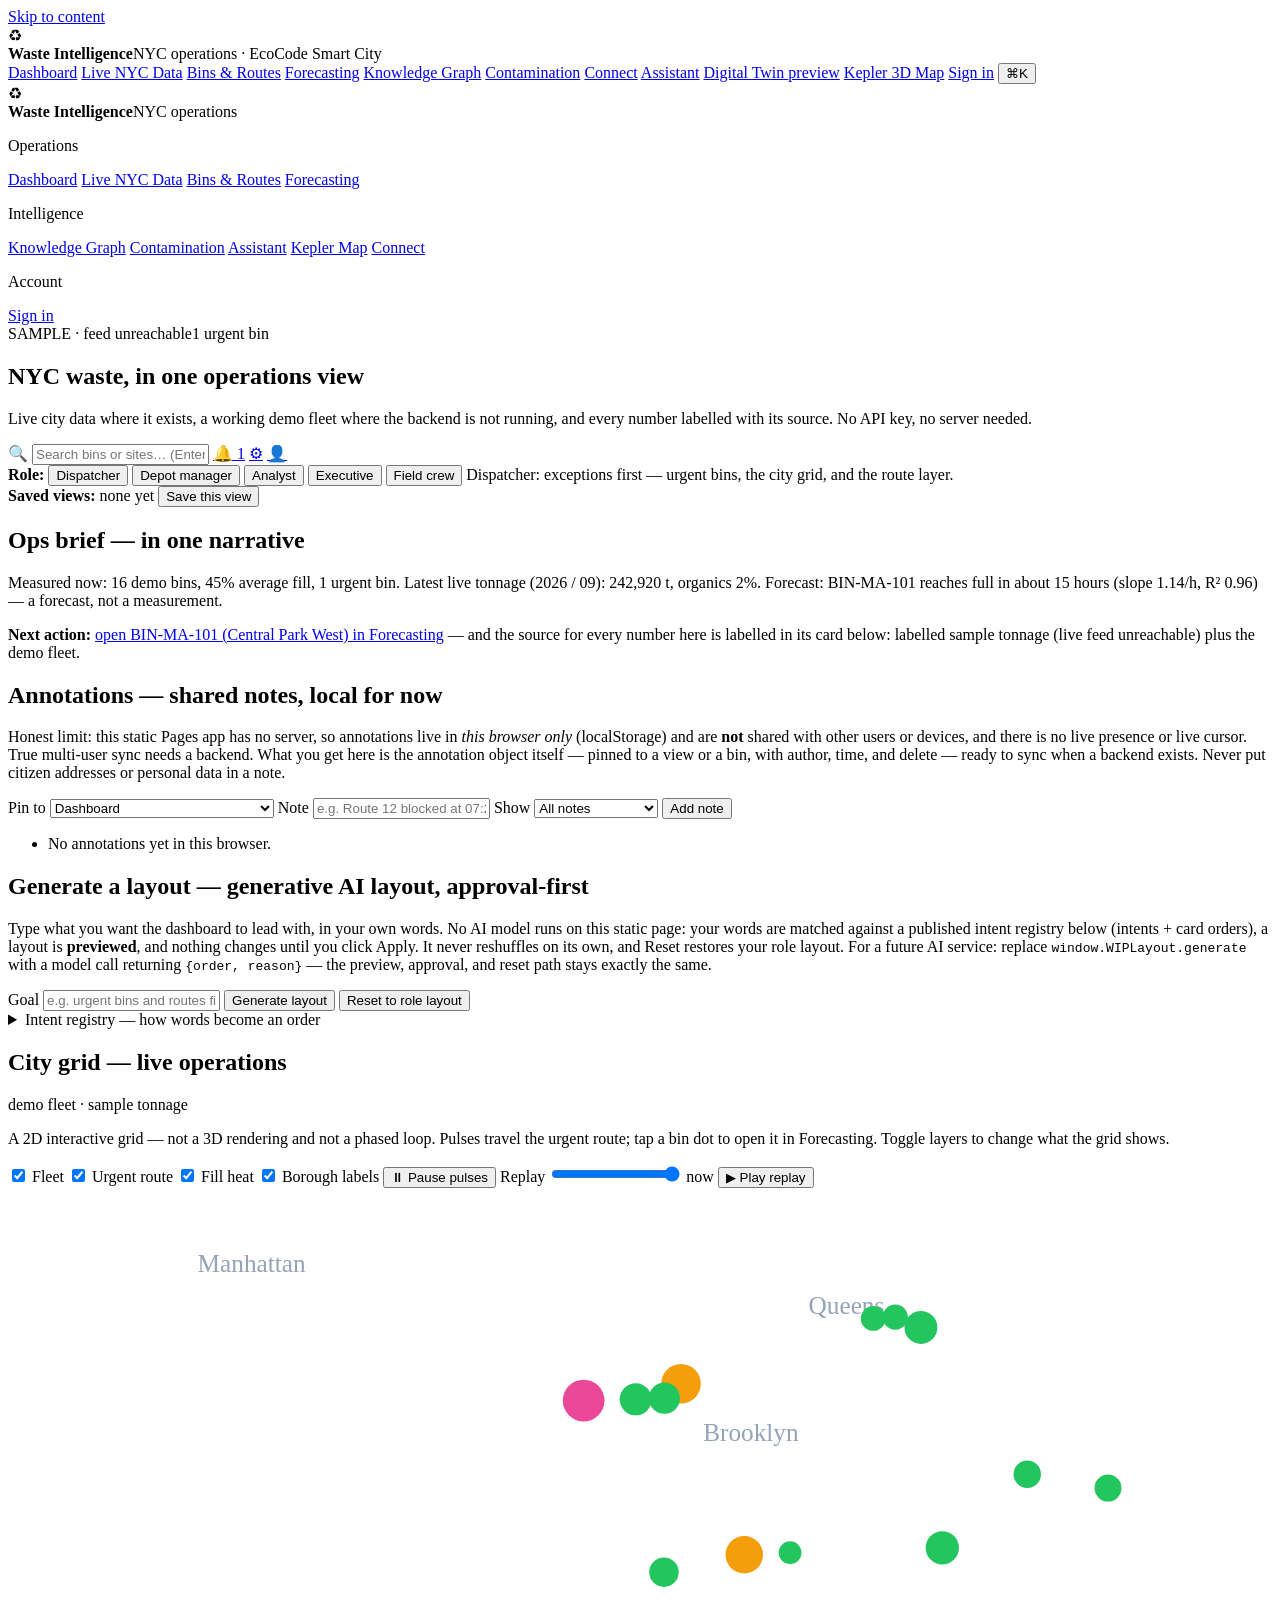
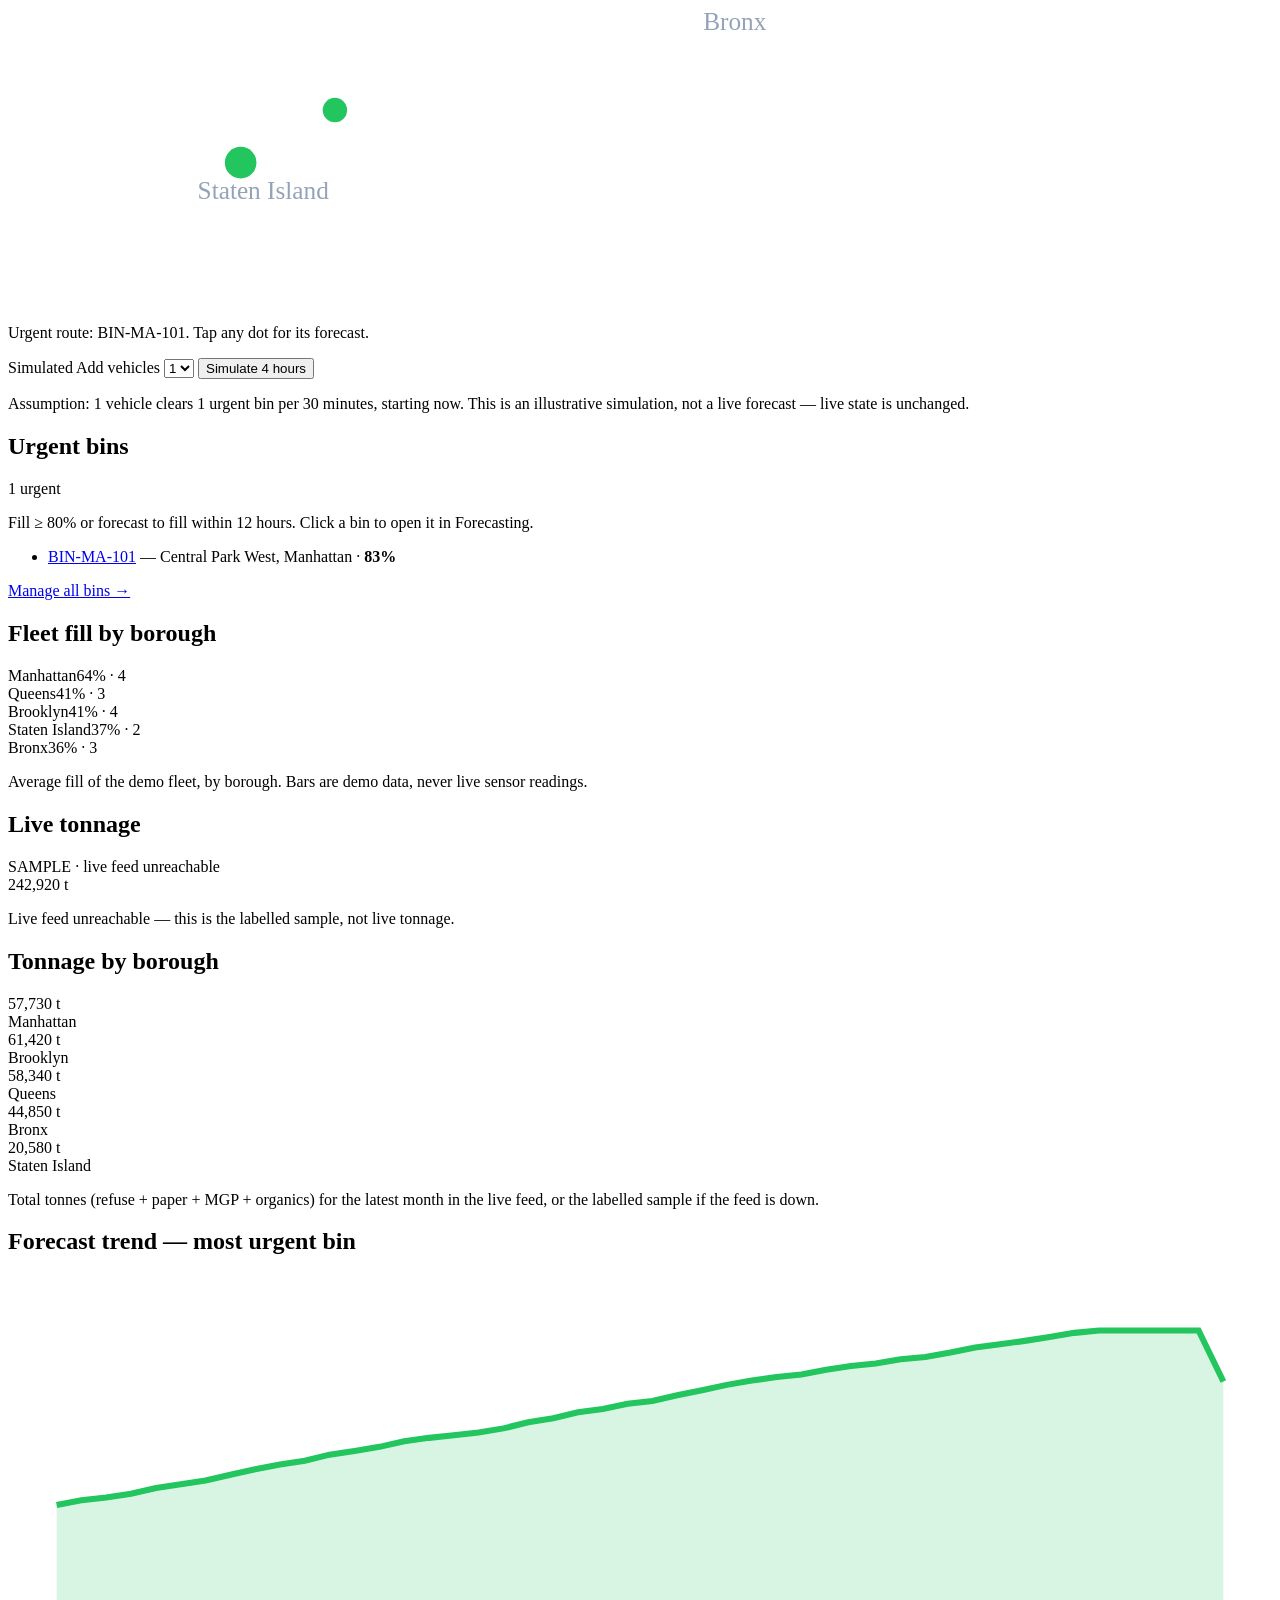
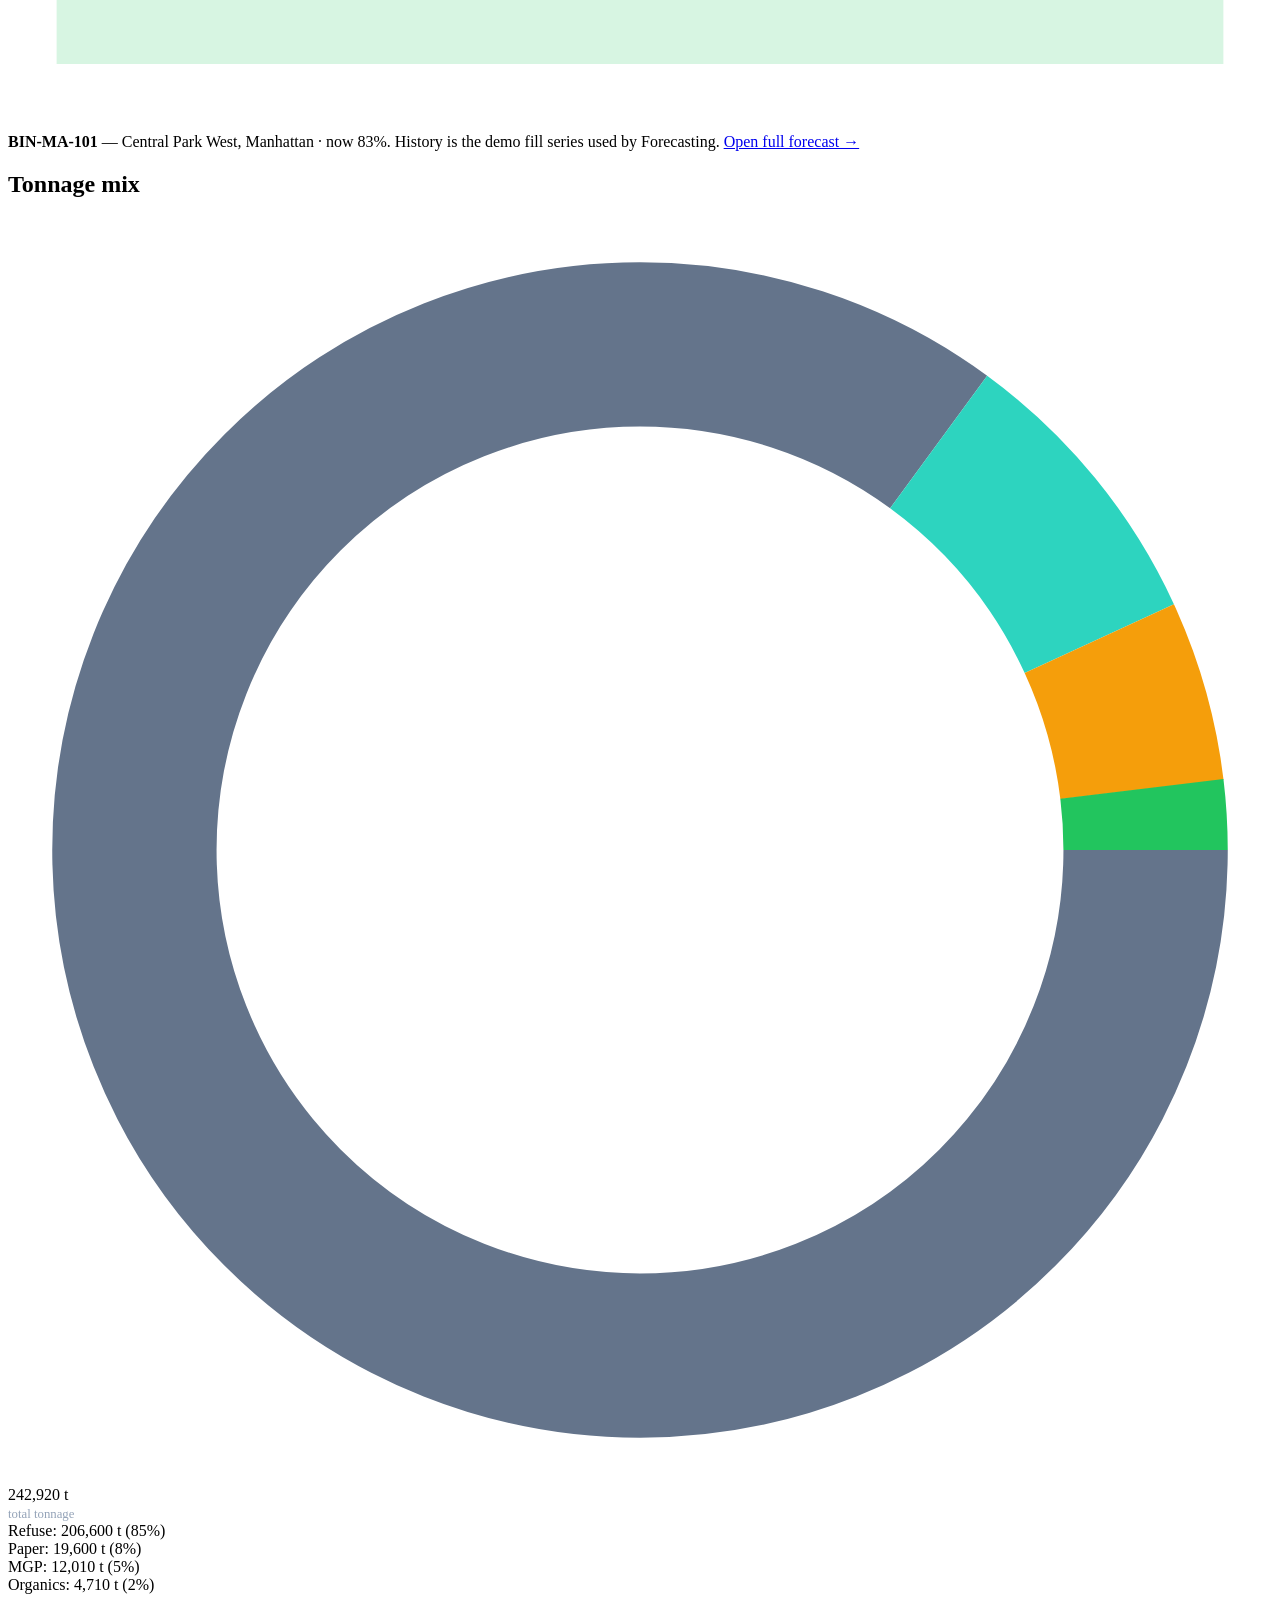
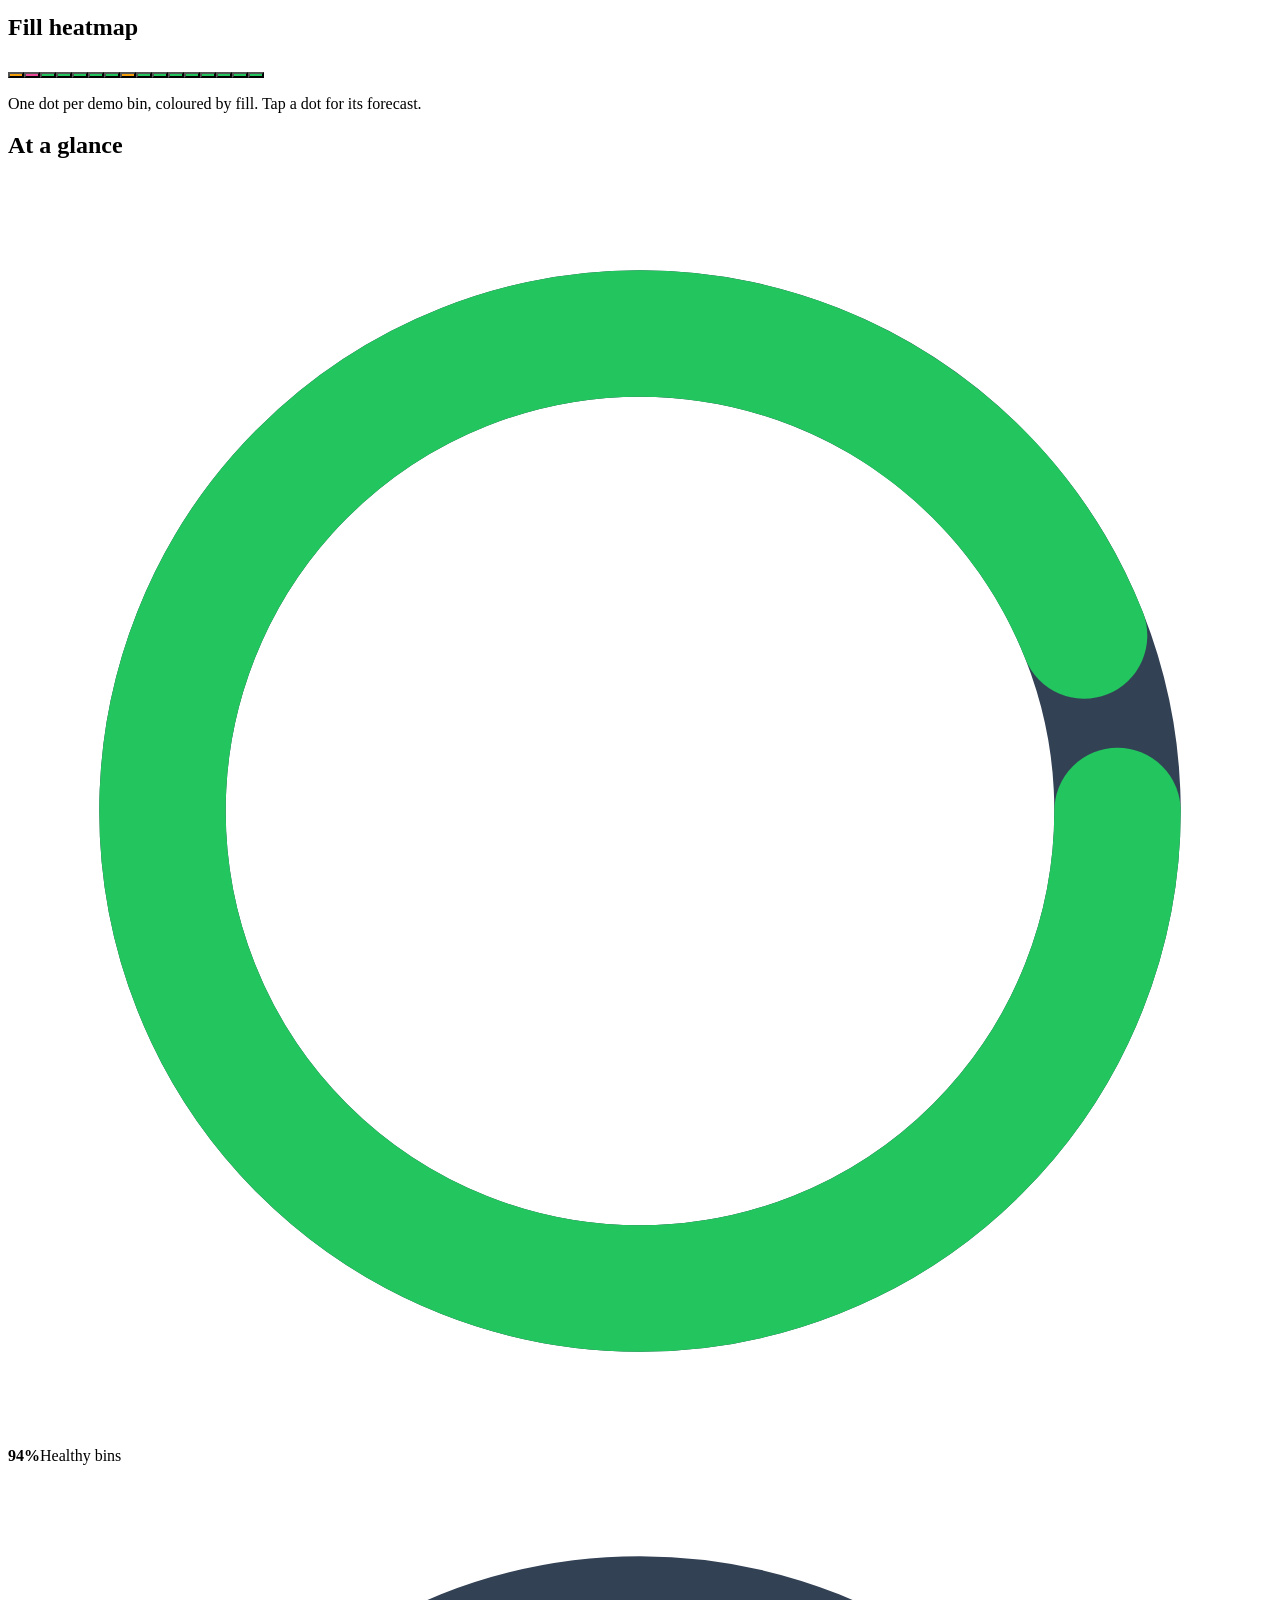
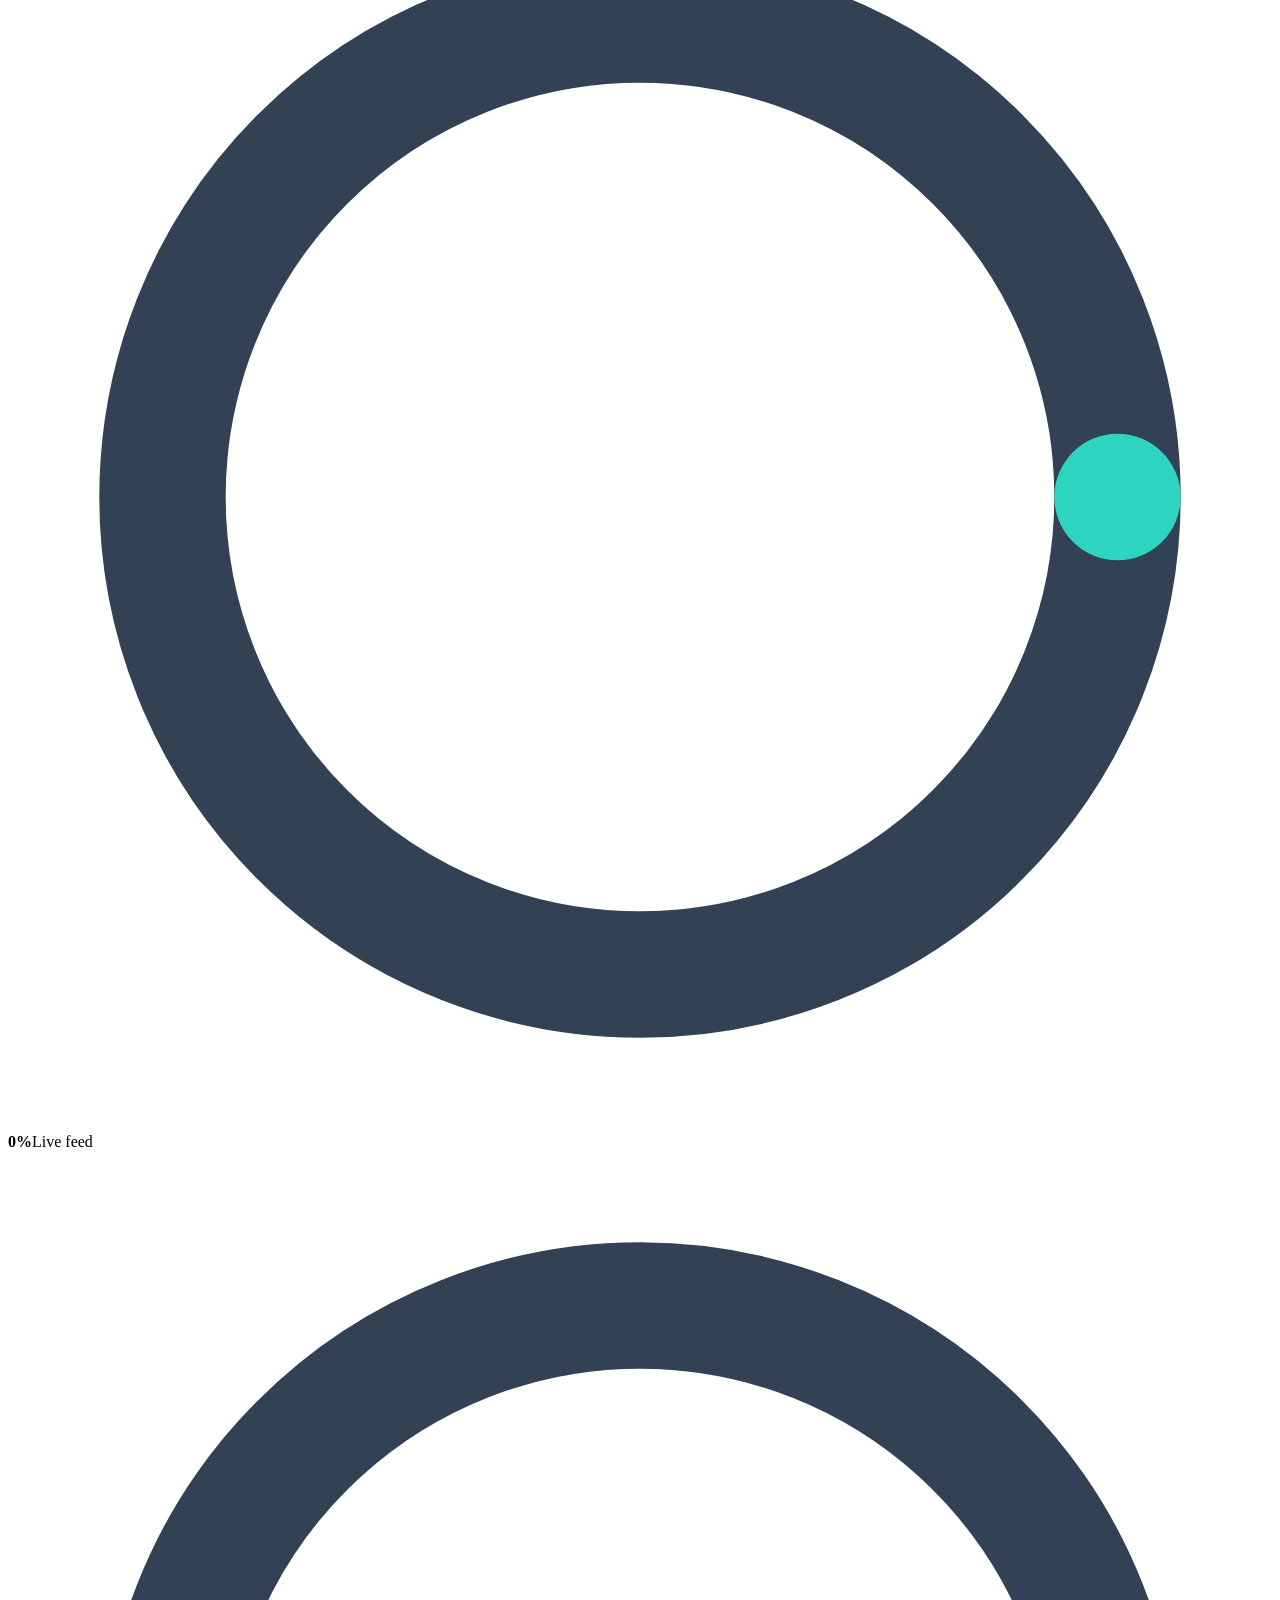
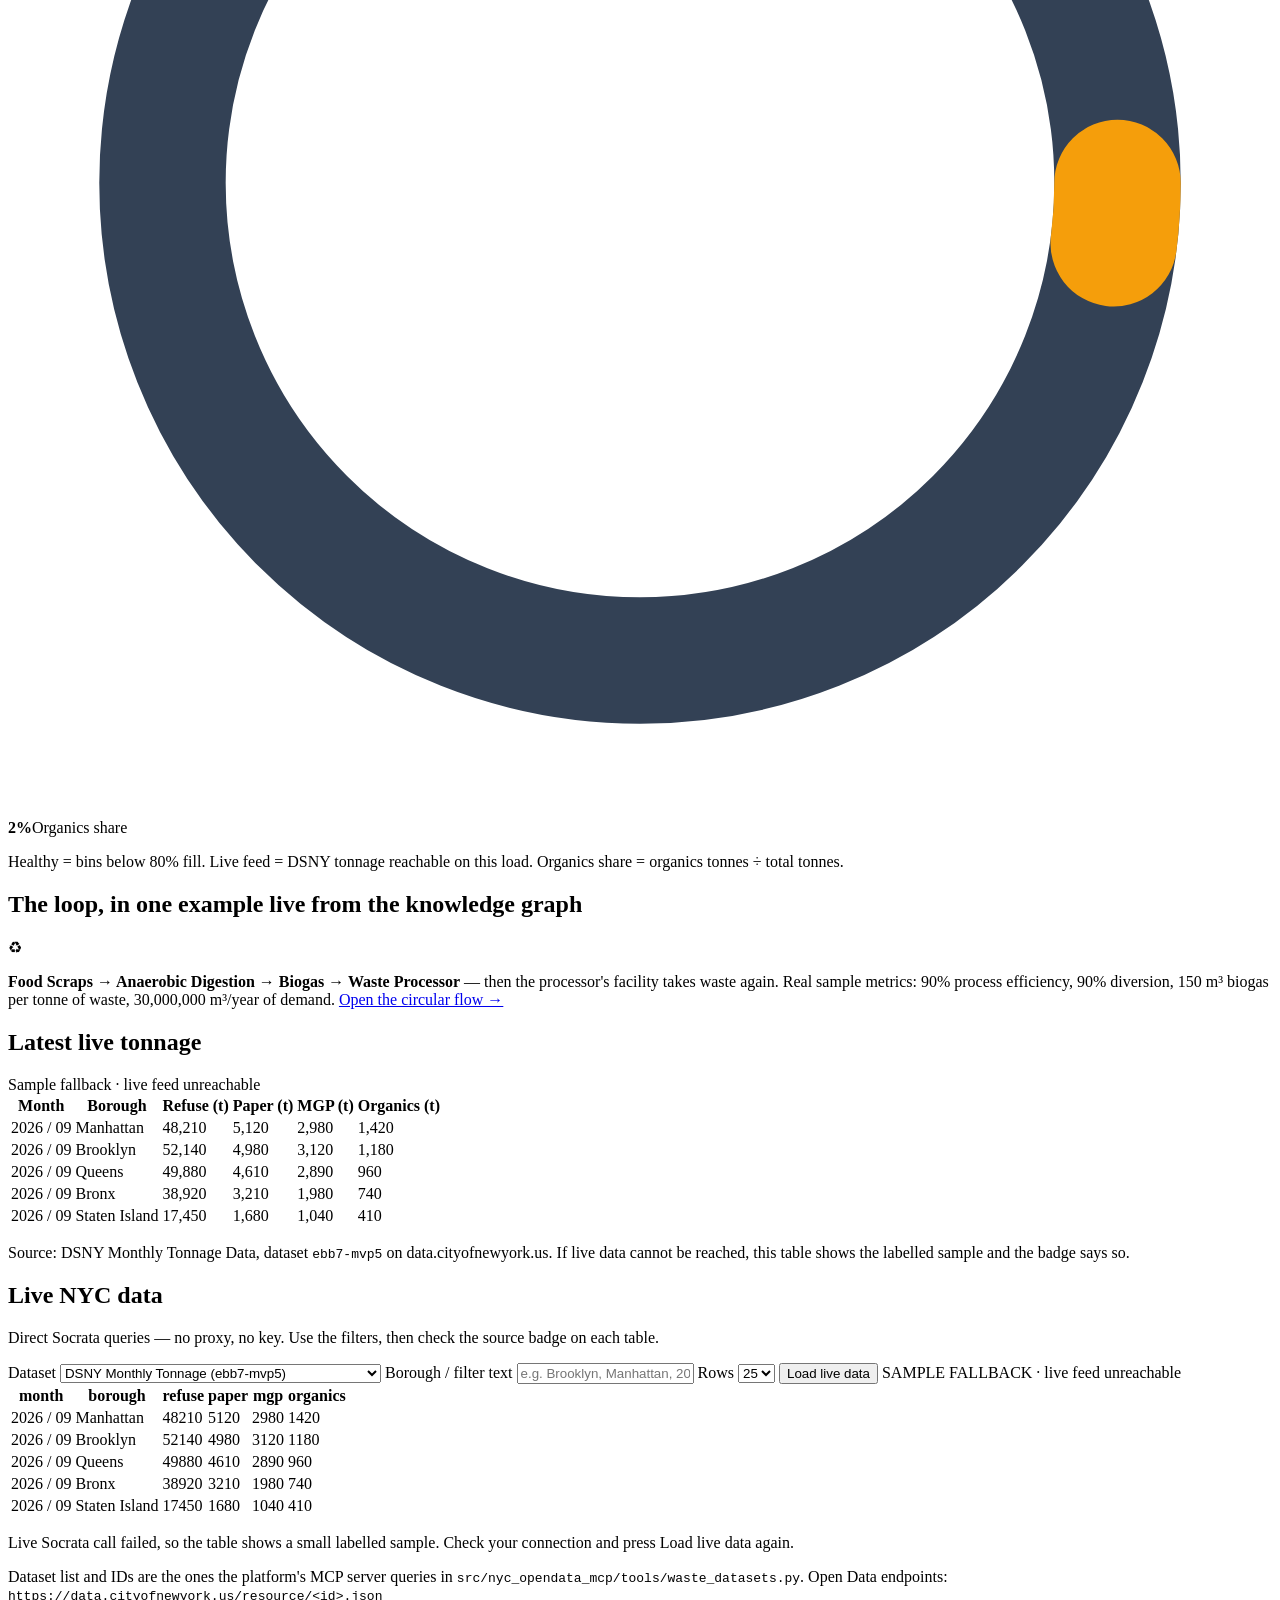
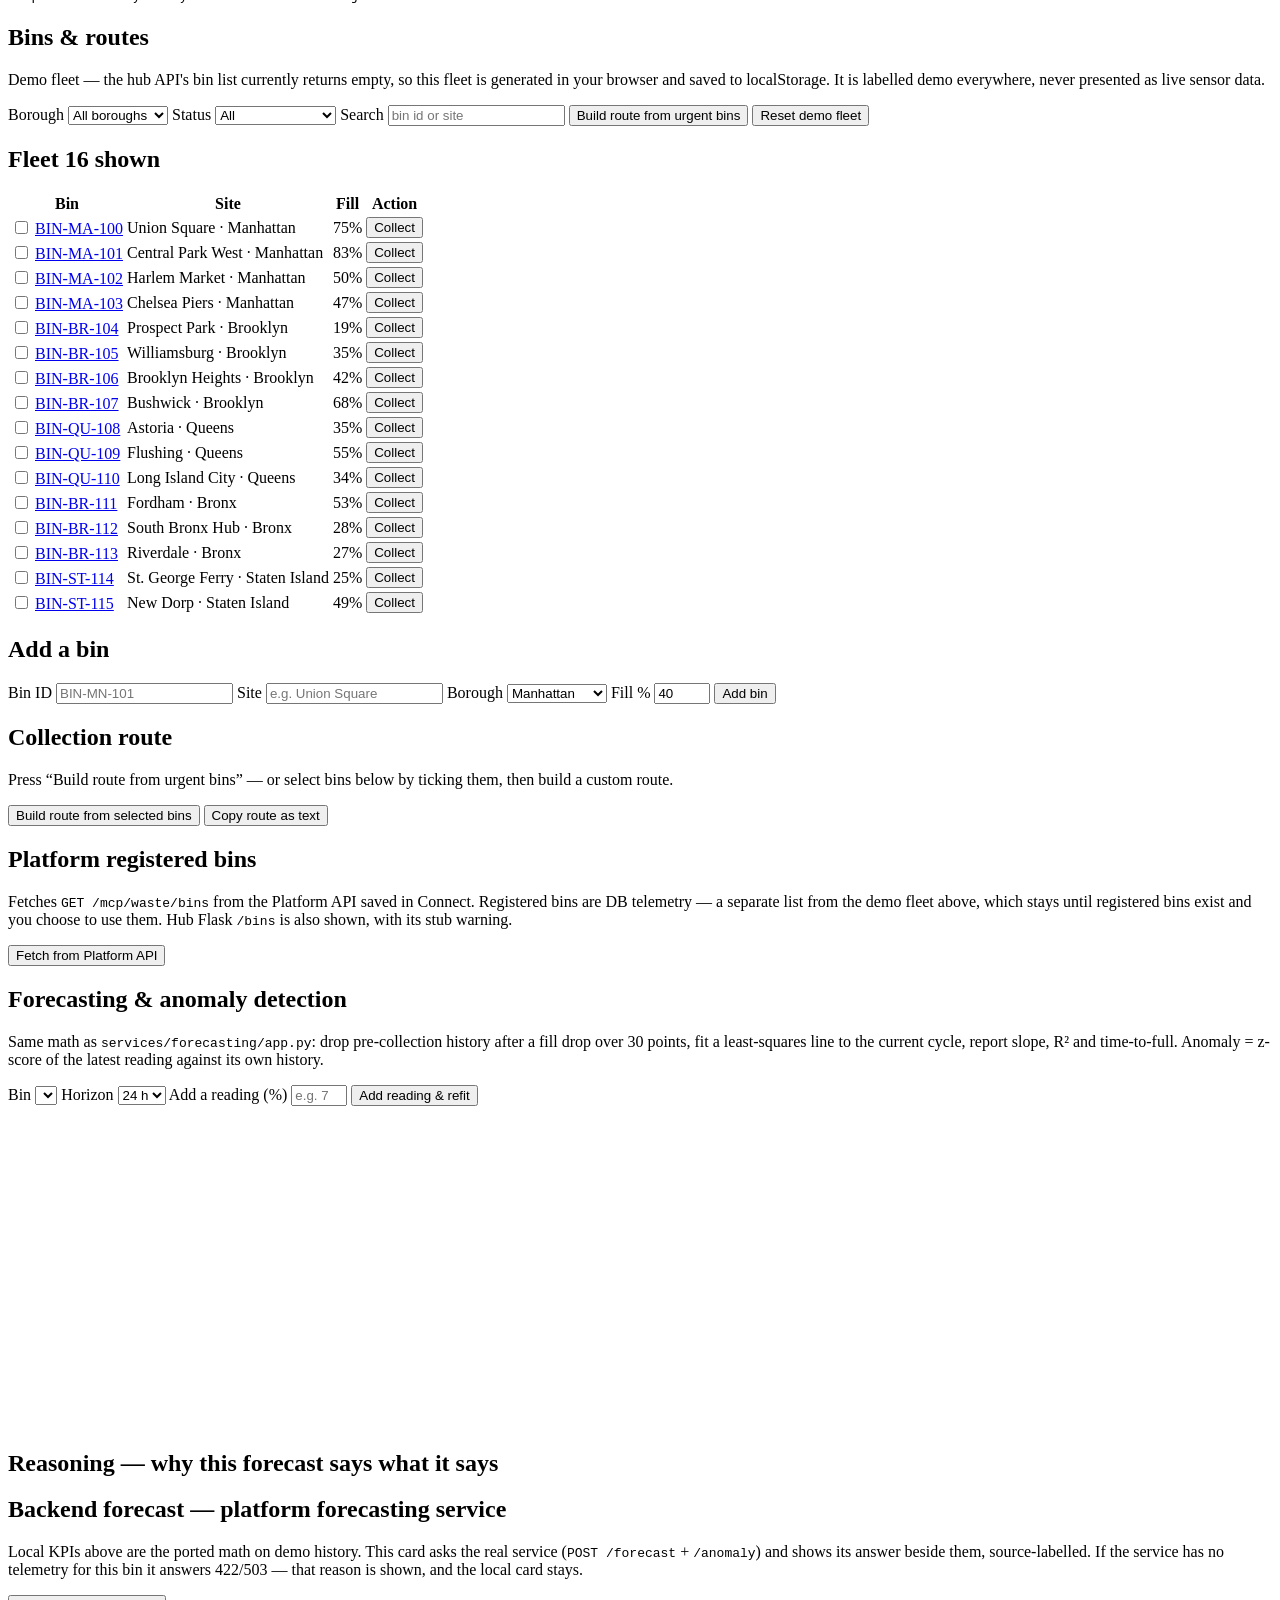
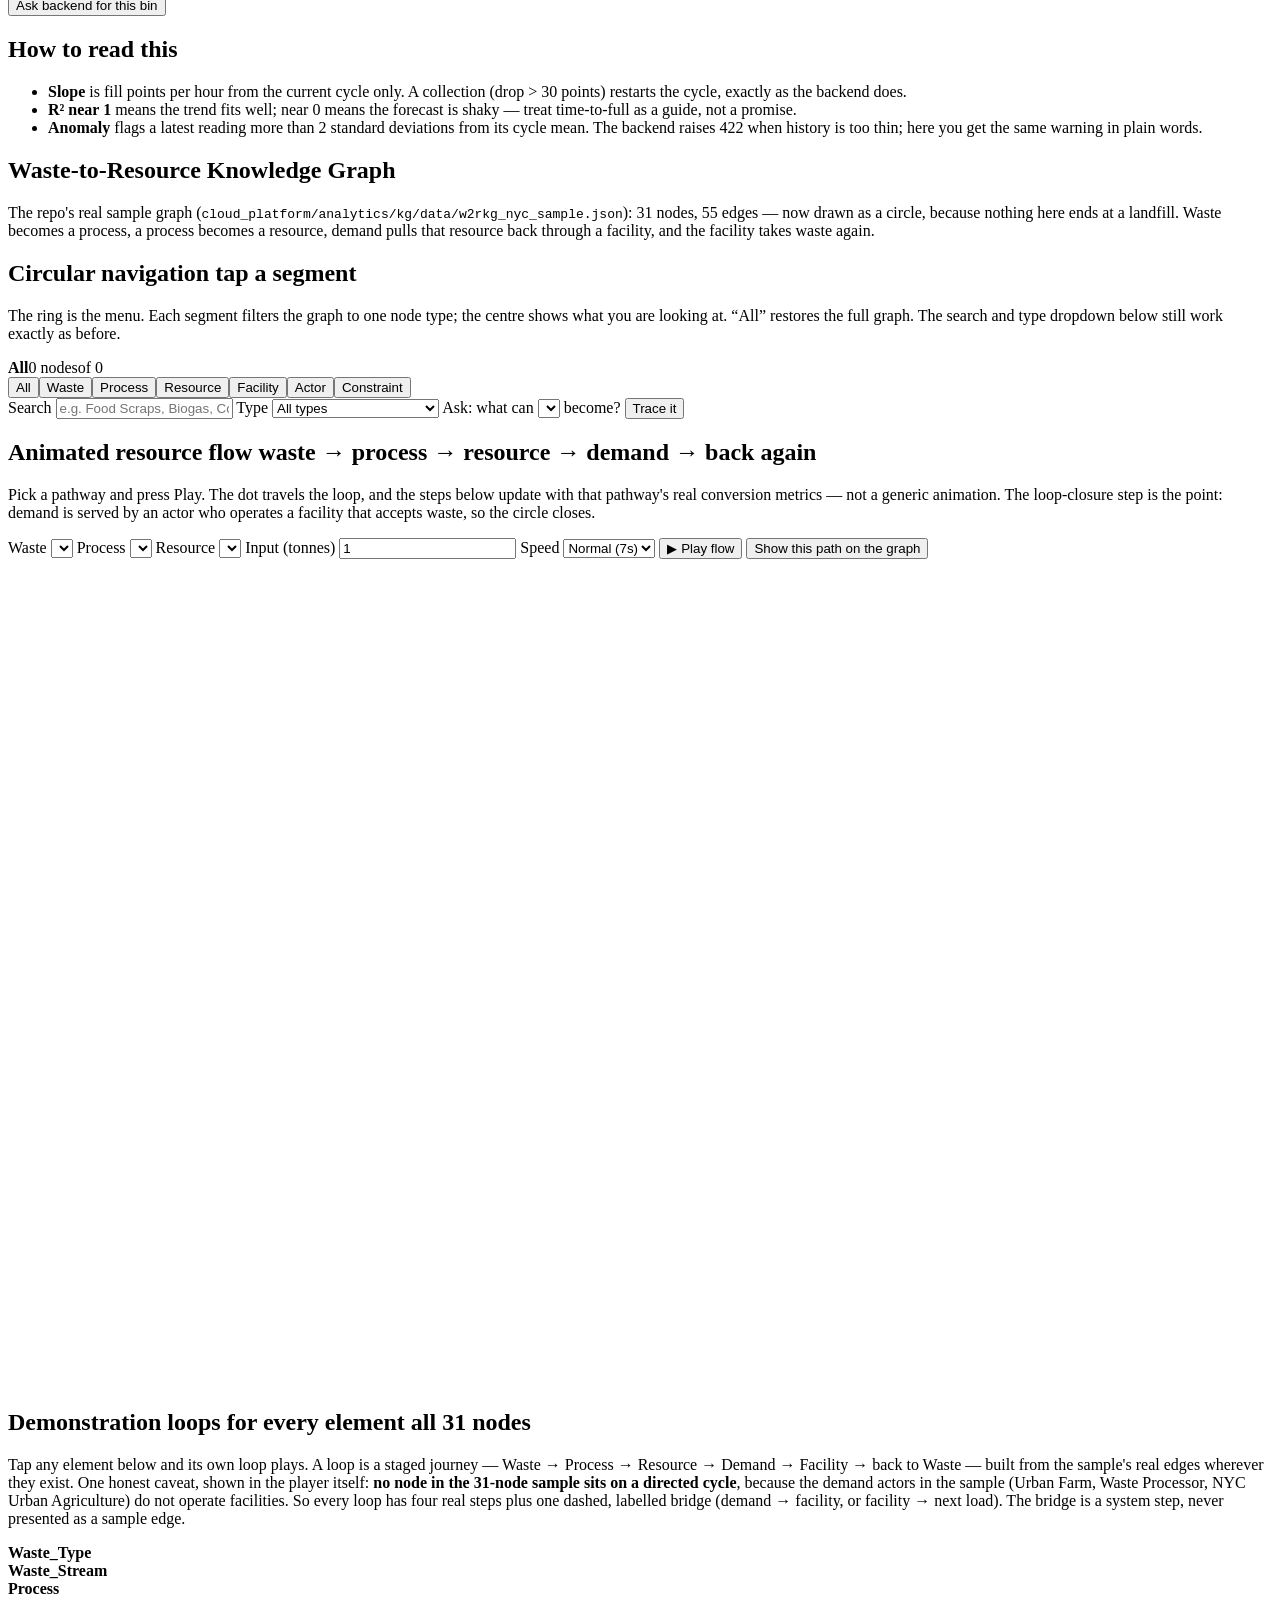
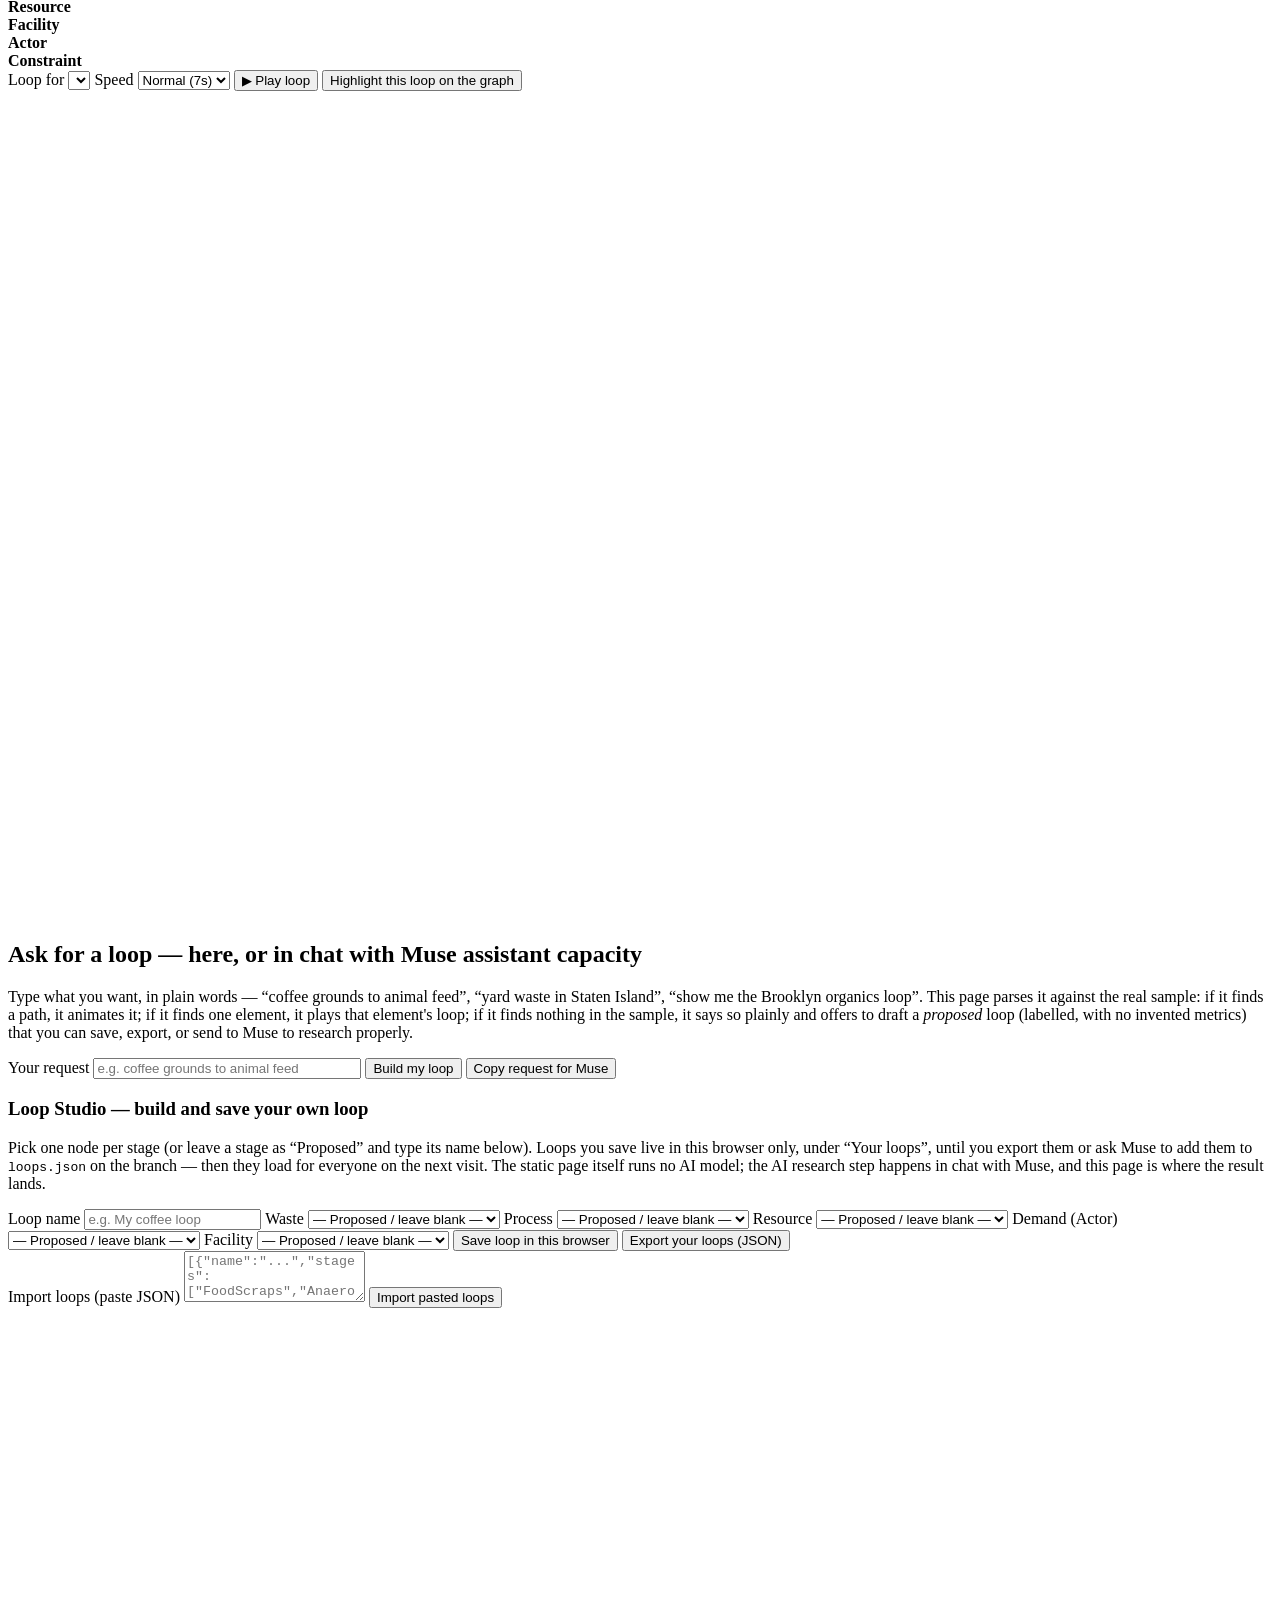
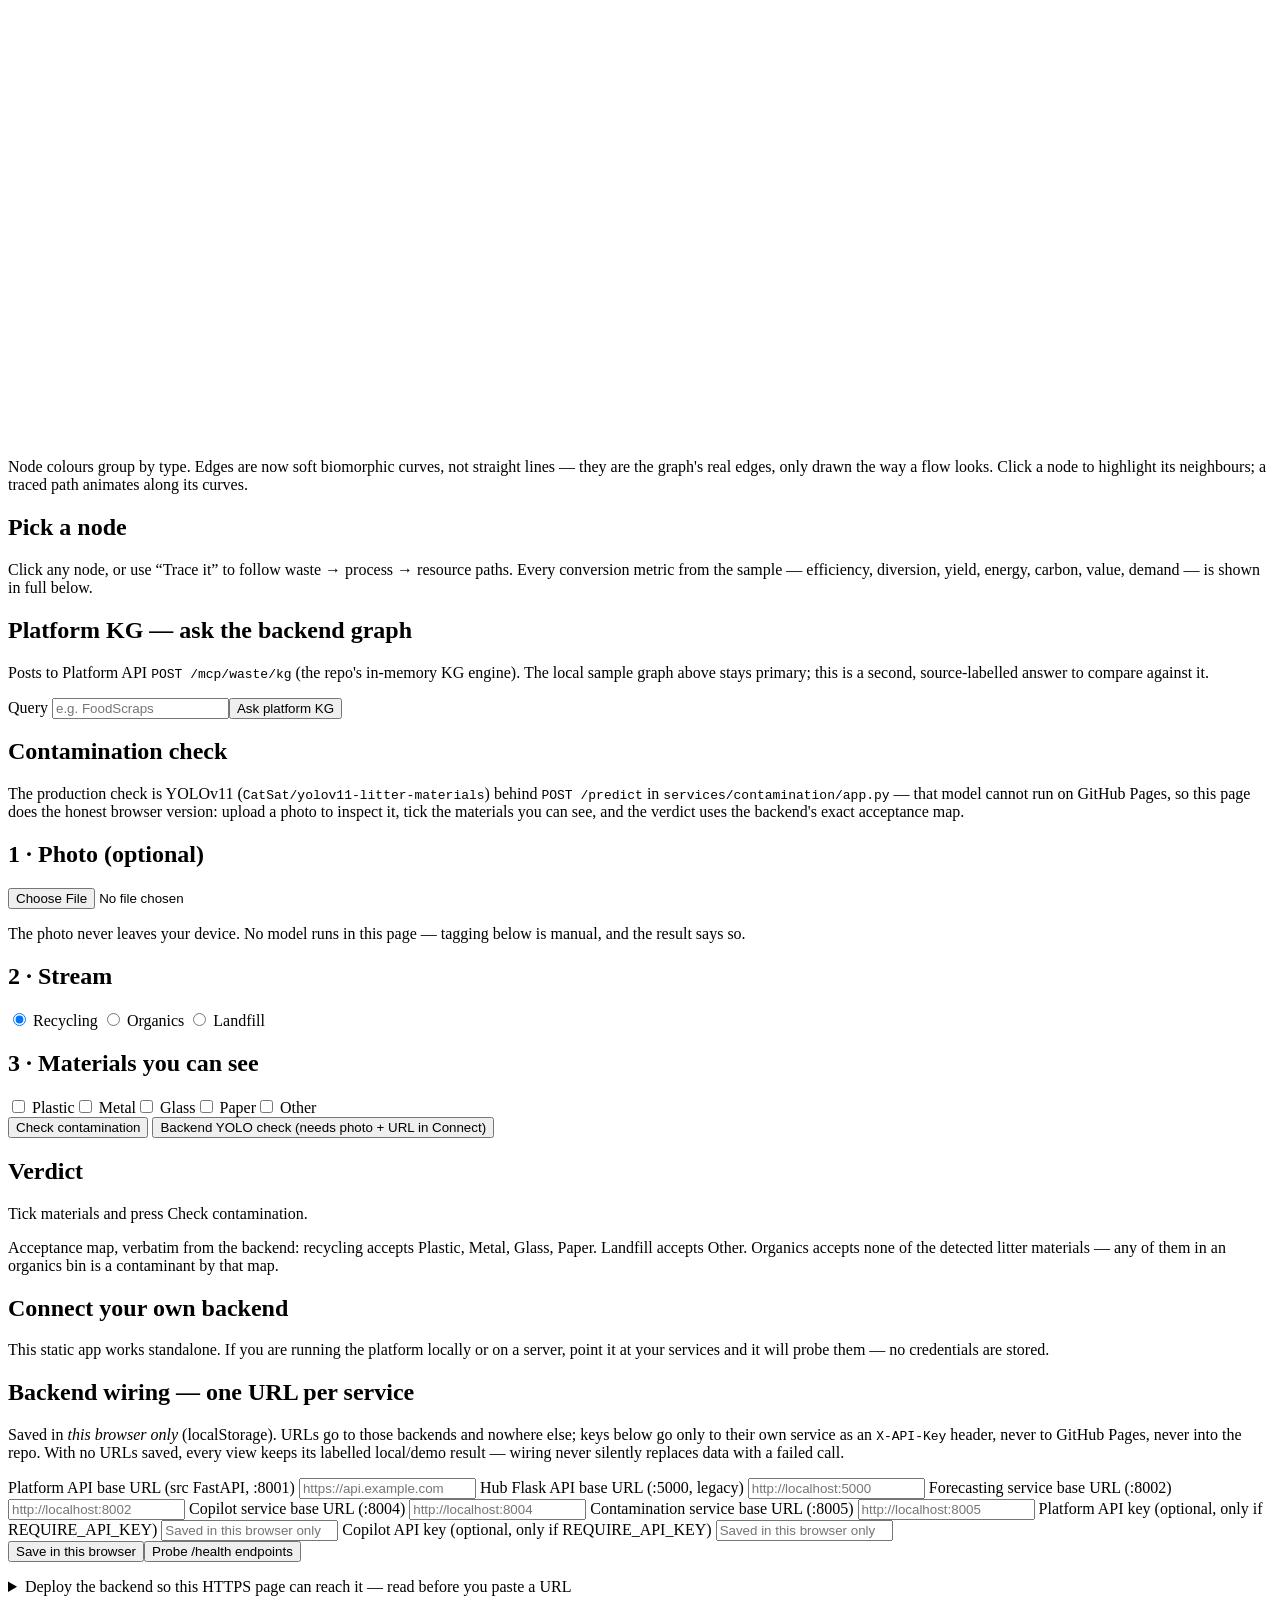
==== index.html @ 8c45b794 "Connect guide + service notes updated for platform fix branch (CORS middleware, real kg-service, DB-" ====
<!doctype html>
<html lang="en">
<head>
<meta charset="utf-8">
<meta name="viewport" content="width=device-width, initial-scale=1">
<title>Waste Intelligence — NYC Operations Web App</title>
<meta name="theme-color" content="#1d7a4f">
<link rel="manifest" href="manifest.json">
<link rel="preconnect" href="https://data.cityofnewyork.us">
<meta name="description" content="A fully functional, static web app for the EcoCode Waste Intelligence Platform: live NYC open data, bin fleet and routes, forecasting, knowledge graph, and contamination checks.">
<link rel="stylesheet" href="styles.css?v=overhaul7">
</head>
<body>
<a class="skip-link" href="#views">Skip to content</a>
<header class="top">
  <div class="brand"><span class="logo" aria-hidden="true">♻</span>
    <div><strong>Waste Intelligence</strong><span>NYC operations · EcoCode Smart City</span></div>
  </div>
  <nav id="nav" aria-label="Sections">
    <a href="#dashboard" data-nav="dashboard">Dashboard</a>
    <a href="#live" data-nav="live">Live NYC Data</a>
    <a href="#bins" data-nav="bins">Bins &amp; Routes</a>
    <a href="#forecast" data-nav="forecast">Forecasting</a>
    <a href="#graph" data-nav="graph">Knowledge Graph</a>
    <a href="#contamination" data-nav="contamination">Contamination</a>
    <a href="#connect" data-nav="connect">Connect</a>
    <a href="#assistant" data-nav="assistant">Assistant</a>
    <a href="#twin" data-nav="twin">Digital Twin <span class="pill warn">preview</span></a>
    <a href="kepler.html">Kepler 3D Map</a>
    <a href="login.html" id="authNavLink">Sign in</a>
    <a href="#" id="authSignOut" hidden>Sign out</a>
  <button class="btn" id="cmdkBtn" type="button" aria-label="Open command palette">⌘K</button>
  </nav>
</header>

<main>
<div class="radiant-band" aria-hidden="true"></div>
<!-- DASHBOARD — dark operations layout (sidebar + card grid, waste data only) -->
<section id="view-dashboard" class="view">
  <div class="dash-shell">
    <aside class="dash-side" aria-label="Dashboard sections">
      <div class="dash-side-brand"><span aria-hidden="true">♻</span><div><strong>Waste Intelligence</strong><span>NYC operations</span></div></div>
      <p class="dash-side-group">Operations</p>
      <nav class="dash-side-nav">
        <a href="#dashboard" class="active">Dashboard</a>
        <a href="#live">Live NYC Data</a>
        <a href="#bins">Bins &amp; Routes</a>
        <a href="#forecast">Forecasting</a>
      </nav>
      <p class="dash-side-group">Intelligence</p>
      <nav class="dash-side-nav">
        <a href="#graph">Knowledge Graph</a>
        <a href="#contamination">Contamination</a>
        <a href="#assistant">Assistant</a>
        <a href="kepler.html">Kepler Map</a>
        <a href="#connect">Connect</a>
      </nav>
      <p class="dash-side-group">Account</p>
      <nav class="dash-side-nav"><a href="login.html">Sign in</a></nav>
      <div class="dash-side-status"><span class="pill" id="dashSideLive">checking…</span><span class="muted small" id="dashSideUrgent"></span></div>
    </aside>
    <div class="dash-main">
      <div class="dash-top">
        <div><h1>NYC waste, in one operations view</h1><p class="dash-sub">Live city data where it exists, a working demo fleet where the backend is not running, and every number labelled with its source. No API key, no server needed.</p></div>
        <div class="dash-top-actions">
          <label class="dash-search">🔍 <input id="dashSearch" placeholder="Search bins or sites… (Enter)"></label>
          <a class="dash-icon" href="#bins" title="Urgent bins">🔔 <span id="dashBellCount">0</span></a>
          <a class="dash-icon" href="#connect" title="Connect backends">⚙</a>
          <a class="dash-icon" href="login.html" title="Sign in">👤</a>
        </div>
      </div>

      <div class="role-bar" role="group" aria-label="Role preset">
        <span><strong>Role:</strong></span>
        <button type="button" data-role="dispatcher">Dispatcher</button>
        <button type="button" data-role="depot">Depot manager</button>
        <button type="button" data-role="analyst">Analyst</button>
        <button type="button" data-role="executive">Executive</button>
        <button type="button" data-role="crew">Field crew</button>
        <span class="muted small" id="roleBrief"></span>
      </div>
      <div class="role-bar" role="group" aria-label="Saved views">
        <span><strong>Saved views:</strong></span>
        <span id="savedViews"></span>
        <button type="button" id="wiSaveViewBtn">Save this view</button>
      </div>
      <section class="card ops-brief" aria-label="Ops brief" aria-live="polite">
        <h2>Ops brief — in one narrative</h2>
        <div id="opsBriefBody"><p class="muted">Loading the brief from live tonnage and the demo fleet…</p></div>
      </section>
      <section class="card" aria-label="Annotations">
        <h2>Annotations — shared notes, local for now</h2>
        <p class="muted small">Honest limit: this static Pages app has no server, so annotations live in <em>this browser only</em> (localStorage) and are <strong>not</strong> shared with other users or devices, and there is no live presence or live cursor. True multi-user sync needs a backend. What you get here is the annotation object itself — pinned to a view or a bin, with author, time, and delete — ready to sync when a backend exists. Never put citizen addresses or personal data in a note.</p>
        <div class="controls">
          <label>Pin to <select id="annoTarget"></select></label>
          <label style="flex:1">Note <input id="annoText" placeholder="e.g. Route 12 blocked at 07:20 — crew reassigned"></label>
          <label>Show <select id="annoFilter"><option value="all">All notes</option><option value="dashboard">Dashboard notes</option><option value="bins">Bin notes</option></select></label>
          <button class="btn primary" id="annoAddBtn" type="button">Add note</button>
        </div>
        <ul id="annoList"></ul>
      </section>

      <section class="card" aria-label="Generate a layout">
        <h2>Generate a layout — generative AI layout, approval-first</h2>
        <p class="muted small">Type what you want the dashboard to lead with, in your own words. No AI model runs on this static page: your words are matched against a published intent registry below (intents + card orders), a layout is <strong>previewed</strong>, and nothing changes until you click Apply. It never reshuffles on its own, and Reset restores your role layout. For a future AI service: replace <code>window.WIPLayout.generate</code> with a model call returning <code>{order, reason}</code> — the preview, approval, and reset path stays exactly the same.</p>
        <div class="controls">
          <label style="flex:1">Goal <input id="layoutGoal" placeholder="e.g. urgent bins and routes first, tonnage last"></label>
          <button class="btn primary" id="layoutGenerate" type="button">Generate layout</button>
          <button class="btn" id="layoutReset" type="button">Reset to role layout</button>
        </div>
        <div id="layoutPreview"></div>
        <details><summary>Intent registry — how words become an order</summary>
        <p class="muted small" id="layoutRegistry"></p></details>
      </section>

      <section class="dash-card dash-hero" aria-label="City grid">
        <div class="dash-card-head"><h2>City grid — live operations</h2><span class="pill" id="dashGridBadge">demo fleet · live tonnage where available</span></div>
        <p class="muted small">A 2D interactive grid — not a 3D rendering and not a phased loop. Pulses travel the urgent route; tap a bin dot to open it in Forecasting. Toggle layers to change what the grid shows.</p>
        <div class="dash-grid-controls">
          <label><input type="checkbox" id="dashLayerFleet" checked> Fleet</label>
          <label><input type="checkbox" id="dashLayerRoute" checked> Urgent route</label>
          <label><input type="checkbox" id="dashLayerHeat" checked> Fill heat</label>
          <label><input type="checkbox" id="dashLayerLabels" checked> Borough labels</label>
          <button class="btn" id="dashPulseBtn">⏸ Pause pulses</button>
          <label>Replay <input type="range" id="dashReplay" min="0" max="47" value="47" aria-label="Replay the last 48 hours of demo fill history"> <span id="dashReplayLabel">now</span></label>
          <button class="btn" id="dashReplayPlay" type="button">▶ Play replay</button>
        </div>
        <svg id="dashGridSvg" viewBox="0 0 600 340" role="img" aria-label="Interactive NYC bin grid"></svg>
        <p class="muted small" id="dashGridNote"></p>
        <div class="whatif"><span class="pill warn">Simulated</span>
          <label>Add vehicles <select id="whatifVehicles"><option>1</option><option>2</option><option>3</option></select></label>
          <button class="btn" id="whatifBtn" type="button">Simulate 4 hours</button>
          <p class="muted small" id="whatifOut">Assumption: 1 vehicle clears 1 urgent bin per 30 minutes, starting now. This is an illustrative simulation, not a live forecast — live state is unchanged.</p>
        </div>
      </section>

      <div class="dash-grid">
        <section class="dash-card dash-span6"><div class="dash-card-head"><h2>Fleet fill by borough</h2></div><div id="dashBoroughBars"></div><p class="muted small">Average fill of the demo fleet, by borough. Bars are demo data, never live sensor readings.</p></section>
        <section class="dash-card dash-span6"><div class="dash-card-head"><h2>Live tonnage</h2><span class="pill" id="dashWaveBadge">—</span></div><div class="dash-big" id="dashWaveTotal">—</div><div class="dash-wave" id="dashWaveBars"></div><p class="muted small" id="dashWaveNote"></p></section>
        <section class="dash-card dash-span4"><div class="dash-card-head"><h2>Tonnage mix</h2></div><div class="dash-donut-wrap"><svg id="dashDonutSvg" viewBox="0 0 200 200"></svg><div class="dash-donut-centre" id="dashDonutCentre">—</div></div><div id="dashDonutLegend"></div></section>
        <section class="dash-card dash-span4"><div class="dash-card-head"><h2>Fill heatmap</h2></div><div class="dash-heat" id="dashHeatDots"></div><p class="muted small">One dot per demo bin, coloured by fill. Tap a dot for its forecast.</p></section>
        <section class="dash-card dash-span4"><div class="dash-card-head"><h2>At a glance</h2></div><div class="dash-rings" id="dashRings"></div><p class="muted small" id="dashRingsNote"></p></section>
        <section class="dash-card dash-span6"><div class="dash-card-head"><h2>Urgent bins</h2><span class="pill warn" id="urgentCount"></span></div><p class="muted small">Fill ≥ 80% or forecast to fill within 12 hours. Click a bin to open it in Forecasting.</p><ul id="urgentList" class="list"></ul><a class="btn" href="#bins">Manage all bins →</a></section>
        <section class="dash-card dash-span6"><div class="dash-card-head"><h2>Tonnage by borough</h2></div><div class="dash-bars-v" id="dashTonnageBars"></div><p class="muted small">Total tonnes (refuse + paper + MGP + organics) for the latest month in the live feed, or the labelled sample if the feed is down.</p></section>
        <section class="dash-card dash-span6"><div class="dash-card-head"><h2>Forecast trend — most urgent bin</h2></div><svg id="dashForecastSvg" viewBox="0 0 520 180"></svg><p class="muted small" id="dashForecastNote"></p></section>
        <section class="dash-card dash-span6"><div class="dash-card-head"><h2>The loop, in one example <span class="pill">live from the knowledge graph</span></h2></div><div class="flow-strip-track" aria-hidden="true"><span>♻</span><span class="flow-dot"></span><span class="flow-dot d2"></span><span class="flow-dot d3"></span></div><p><strong>Food Scraps → Anaerobic Digestion → Biogas → Waste Processor</strong> — then the processor's facility takes waste again. Real sample metrics: 90% process efficiency, 90% diversion, 150 m³ biogas per tonne of waste, 30,000,000 m³/year of demand. <a href="#graph">Open the circular flow →</a></p></section>
      </div>

      <section class="dash-card">
        <div class="dash-card-head"><h2>Latest live tonnage</h2><span class="pill" id="liveBadge">checking…</span></div>
        <div class="tablewrap"><table id="dashTonnage"><thead><tr><th>Month</th><th>Borough</th><th>Refuse (t)</th><th>Paper (t)</th><th>MGP (t)</th><th>Organics (t)</th></tr></thead><tbody></tbody></table></div>
        <p class="muted small">Source: DSNY Monthly Tonnage Data, dataset <code>ebb7-mvp5</code> on data.cityofnewyork.us. If live data cannot be reached, this table shows the labelled sample and the badge says so.</p>
      </section>
    </div>
  </div>
</section>

<!-- LIVE -->
<section id="view-live" class="view hidden">
  <h1>Live NYC data</h1>
  <p class="lede">Direct Socrata queries — no proxy, no key. Use the filters, then check the source badge on each table.</p>
  <div class="card controls">
    <label>Dataset
      <select id="liveDataset">
        <option value="ebb7-mvp5">DSNY Monthly Tonnage (ebb7-mvp5)</option>
        <option value="gaq9-z3hz">Recycling Diversion &amp; Capture Rates (gaq9-z3hz)</option>
        <option value="6yag-pnij">Other Organics Collection Tonnages (6yag-pnij)</option>
        <option value="6r9j-qrwz">DSNY Disposal Facilities Used by Year (6r9j-qrwz)</option>
      </select>
    </label>
    <label>Borough / filter text <input id="liveFilter" placeholder="e.g. Brooklyn, Manhattan, 2025"></label>
    <label>Rows <select id="liveLimit"><option>10</option><option selected>25</option><option>50</option></select></label>
    <button class="btn primary" id="liveLoad">Load live data</button>
    <span class="pill" id="liveSourceBadge">—</span>
  </div>
  <div class="card">
    <div class="tablewrap"><table id="liveTable"><thead></thead><tbody></tbody></table></div>
    <p class="muted small" id="liveNote"></p>
    <p class="muted small">Dataset list and IDs are the ones the platform's MCP server queries in <code>src/nyc_opendata_mcp/tools/waste_datasets.py</code>. Open Data endpoints: <code>https://data.cityofnewyork.us/resource/&lt;id&gt;.json</code></p>
  </div>
</section>

<!-- BINS -->
<section id="view-bins" class="view hidden">
  <h1>Bins &amp; routes</h1>
  <p class="lede">Demo fleet — the hub API's bin list currently returns empty, so this fleet is generated in your browser and saved to localStorage. It is labelled demo everywhere, never presented as live sensor data.</p>
  <div class="card controls">
    <label>Borough <select id="binBorough"><option value="">All boroughs</option><option>Manhattan</option><option>Brooklyn</option><option>Queens</option><option>Bronx</option><option>Staten Island</option></select></label>
    <label>Status <select id="binStatus"><option value="">All</option><option value="urgent">Urgent (≥80%)</option><option value="watch">Watch (60–79%)</option><option value="ok">OK (&lt;60%)</option></select></label>
    <label>Search <input id="binSearch" placeholder="bin id or site"></label>
    <button class="btn" id="routeBtn">Build route from urgent bins</button>
    <button class="btn" id="resetFleet">Reset demo fleet</button>
  </div>
  <div class="grid2">
    <div class="card">
      <h2>Fleet <span class="pill" id="binCount"></span></h2>
      <div class="tablewrap"><table id="binTable"><thead><tr><th>Bin</th><th>Site</th><th>Fill</th><th>Action</th></tr></thead><tbody></tbody></table></div>
    </div>
    <div>
      <div class="card">
        <h2>Add a bin</h2>
        <form id="addBinForm" class="form">
          <label>Bin ID <input required id="newBinId" placeholder="BIN-MN-101"></label>
          <label>Site <input required id="newBinSite" placeholder="e.g. Union Square"></label>
          <label>Borough <select id="newBinBorough"><option>Manhattan</option><option>Brooklyn</option><option>Queens</option><option>Bronx</option><option>Staten Island</option></select></label>
          <label>Fill % <input type="number" id="newBinFill" min="0" max="100" value="40"></label>
          <button class="btn primary" type="submit">Add bin</button>
        </form>
      </div>
      <div class="card" id="routeCard">
        <h2>Collection route</h2>
        <p class="muted" id="routeSummary">Press “Build route from urgent bins” — or select bins below by ticking them, then build a custom route.</p>
        <ol id="routeList"></ol>
        <button class="btn hidden" id="customRouteBtn">Build route from selected bins</button>
        <button class="btn hidden" id="copyRouteBtn">Copy route as text</button>
      </div>
      <div class="card">
        <h2>Platform registered bins</h2>
        <p class="muted small">Fetches <code>GET /mcp/waste/bins</code> from the Platform API saved in Connect. Registered bins are DB telemetry — a separate list from the demo fleet above, which stays until registered bins exist and you choose to use them. Hub Flask <code>/bins</code> is also shown, with its stub warning.</p>
        <div class="controls"><button class="btn primary" id="beBinsFetch" type="button">Fetch from Platform API</button></div>
        <div id="beBinsResult"></div>
      </div>
    </div>
  </div>
</section>

<!-- FORECAST -->
<section id="view-forecast" class="view hidden">
  <h1>Forecasting &amp; anomaly detection</h1>
  <p class="lede">Same math as <code>services/forecasting/app.py</code>: drop pre-collection history after a fill drop over 30 points, fit a least-squares line to the current cycle, report slope, R² and time-to-full. Anomaly = z-score of the latest reading against its own history.</p>
  <div class="card controls">
    <label>Bin <select id="fcBin"></select></label>
    <label>Horizon <select id="fcHorizon"><option value="6">6 h</option><option value="12">12 h</option><option selected value="24">24 h</option><option value="48">48 h</option></select></label>
    <label>Add a reading (%) <input type="number" id="fcReading" min="0" max="100" placeholder="e.g. 73"></label>
    <button class="btn primary" id="fcAdd">Add reading &amp; refit</button>
  </div>
  <div class="kpis" id="fcKpis"></div>
  <div class="card"><canvas id="fcChart" width="900" height="320" aria-label="Fill history and forecast chart"></canvas>
  <p class="muted small" id="fcNote"></p></div>
  <div class="card"><h2>Reasoning — why this forecast says what it says</h2><div id="fcReasoning"></div></div>
  <div class="card"><h2>Backend forecast — platform forecasting service</h2>
    <p class="muted small">Local KPIs above are the ported math on demo history. This card asks the real service (<code>POST /forecast</code> + <code>/anomaly</code>) and shows its answer beside them, source-labelled. If the service has no telemetry for this bin it answers 422/503 — that reason is shown, and the local card stays.</p>
    <div class="controls"><button class="btn primary" id="fcBackendBtn" type="button">Ask backend for this bin</button></div>
    <div id="fcBackendResult"></div></div>
  <div class="card">
    <h2>How to read this</h2>
    <ul class="list">
      <li><strong>Slope</strong> is fill points per hour from the current cycle only. A collection (drop &gt; 30 points) restarts the cycle, exactly as the backend does.</li>
      <li><strong>R² near 1</strong> means the trend fits well; near 0 means the forecast is shaky — treat time-to-full as a guide, not a promise.</li>
      <li><strong>Anomaly</strong> flags a latest reading more than 2 standard deviations from its cycle mean. The backend raises 422 when history is too thin; here you get the same warning in plain words.</li>
    </ul>
  </div>
</section>

<!-- GRAPH -->
<section id="view-graph" class="view hidden">
  <div class="kg-hero">
    <div class="kg-blob" aria-hidden="true"></div>
    <h1>Waste-to-Resource Knowledge Graph</h1>
    <p class="lede">The repo's real sample graph (<code>cloud_platform/analytics/kg/data/w2rkg_nyc_sample.json</code>): 31 nodes, 55 edges — now drawn as a circle, because nothing here ends at a landfill. Waste becomes a process, a process becomes a resource, demand pulls that resource back through a facility, and the facility takes waste again.</p>
  </div>
  <div class="card kg-ring-card">
    <h2>Circular navigation <span class="pill">tap a segment</span></h2>
    <p class="muted small">The ring is the menu. Each segment filters the graph to one node type; the centre shows what you are looking at. “All” restores the full graph. The search and type dropdown below still work exactly as before.</p>
    <div class="kg-ring" id="kgRing" role="group" aria-label="Filter graph by node type"></div>
  </div>
  <div class="card controls">
    <label>Search <input id="kgSearch" placeholder="e.g. Food Scraps, Biogas, Compost"></label>
    <label>Type <select id="kgType"><option value="">All types</option><option value="Waste">Waste (types + streams)</option><option>Waste_Type</option><option>Waste_Stream</option><option>Process</option><option>Resource</option><option>Facility</option><option>Actor</option><option>Constraint</option></select></label>
    <label>Ask: what can <select id="kgAsk"></select> become? <button class="btn" id="kgAskBtn">Trace it</button></label>
  </div>
  <div class="card kg-flow-card">
    <h2>Animated resource flow <span class="pill">waste → process → resource → demand → back again</span></h2>
    <p class="muted small">Pick a pathway and press Play. The dot travels the loop, and the steps below update with that pathway's real conversion metrics — not a generic animation. The loop-closure step is the point: demand is served by an actor who operates a facility that accepts waste, so the circle closes.</p>
    <div class="controls">
      <label>Waste <select id="flowWaste"></select></label>
      <label>Process <select id="flowProcess"></select></label>
      <label>Resource <select id="flowResource"></select></label>
      <label>Input (tonnes) <input type="number" id="flowTonnes" min="0.1" step="0.1" value="1"></label>
      <label>Speed <select id="flowSpeed"><option value="12">Slow (12s)</option><option selected value="7">Normal (7s)</option><option value="4">Fast (4s)</option></select></label>
      <button class="btn primary" id="flowPlayBtn">▶ Play flow</button>
      <button class="btn" id="flowShowBtn">Show this path on the graph</button>
    </div>
    <div class="kg-flow-wrap">
      <svg id="flowSvg" viewBox="0 0 520 340" role="img" aria-label="Circular resource flow diagram"></svg>
      <div id="flowSteps"></div>
    </div>
    <div id="flowMetrics"></div>
  </div>
  <div class="card kg-loops-card">
    <h2>Demonstration loops for every element <span class="pill">all 31 nodes</span></h2>
    <p class="muted small">Tap any element below and its own loop plays. A loop is a staged journey — Waste → Process → Resource → Demand → Facility → back to Waste — built from the sample's real edges wherever they exist. One honest caveat, shown in the player itself: <strong>no node in the 31-node sample sits on a directed cycle</strong>, because the demand actors in the sample (Urban Farm, Waste Processor, NYC Urban Agriculture) do not operate facilities. So every loop has four real steps plus one dashed, labelled bridge (demand → facility, or facility → next load). The bridge is a system step, never presented as a sample edge.</p>
    <div id="loopGallery" class="loop-gallery"></div>
    <div class="controls">
      <label>Loop for <select id="loopElement"></select></label>
      <label>Speed <select id="loopSpeed"><option value="12">Slow (12s)</option><option selected value="7">Normal (7s)</option><option value="4">Fast (4s)</option></select></label>
      <button class="btn primary" id="loopPlayBtn">▶ Play loop</button>
      <button class="btn" id="loopShowBtn">Highlight this loop on the graph</button>
    </div>
    <div class="kg-flow-wrap">
      <svg id="loopSvg" viewBox="0 0 520 340" role="img" aria-label="Element demonstration loop diagram"></svg>
      <div id="loopSteps"></div>
    </div>
    <div id="loopMetrics"></div>
  </div>
  <div class="card kg-ask-card">
    <h2>Ask for a loop — here, or in chat with Muse <span class="pill">assistant capacity</span></h2>
    <p class="muted small">Type what you want, in plain words — “coffee grounds to animal feed”, “yard waste in Staten Island”, “show me the Brooklyn organics loop”. This page parses it against the real sample: if it finds a path, it animates it; if it finds one element, it plays that element's loop; if it finds nothing in the sample, it says so plainly and offers to draft a <em>proposed</em> loop (labelled, with no invented metrics) that you can save, export, or send to Muse to research properly.</p>
    <div class="controls">
      <label style="flex:1">Your request <input id="askInput" placeholder="e.g. coffee grounds to animal feed" style="min-width:260px"></label>
      <button class="btn primary" id="askBtn">Build my loop</button>
      <button class="btn" id="copyAskBtn">Copy request for Muse</button>
    </div>
    <div id="askOutput"></div>
    <h3>Loop Studio — build and save your own loop</h3>
    <p class="muted small">Pick one node per stage (or leave a stage as “Proposed” and type its name below). Loops you save live in this browser only, under “Your loops”, until you export them or ask Muse to add them to <code>loops.json</code> on the branch — then they load for everyone on the next visit. The static page itself runs no AI model; the AI research step happens in chat with Muse, and this page is where the result lands.</p>
    <div class="controls">
      <label>Loop name <input id="studioName" placeholder="e.g. My coffee loop"></label>
      <label>Waste <select id="studioWaste"></select></label>
      <label>Process <select id="studioProcess"></select></label>
      <label>Resource <select id="studioResource"></select></label>
      <label>Demand (Actor) <select id="studioActor"></select></label>
      <label>Facility <select id="studioFacility"></select></label>
      <button class="btn primary" id="studioSaveBtn">Save loop in this browser</button>
      <button class="btn" id="studioExportBtn">Export your loops (JSON)</button>
    </div>
    <label>Import loops (paste JSON) <textarea id="studioImport" rows="3" placeholder='[{"name":"...","stages":["FoodScraps","AnaerobicDigestion","Biogas","Waste_Processor","AD_PLANT-QUEENS-02"]}]'></textarea></label>
    <button class="btn" id="studioImportBtn">Import pasted loops</button>
    <div id="yourLoops"></div>
  </div>
  <div class="grid2">
    <div class="card kg-graph-card"><svg id="kgSvg" viewBox="0 0 900 520" role="img" aria-label="Knowledge graph diagram"></svg>
    <p class="muted small">Node colours group by type. Edges are now soft biomorphic curves, not straight lines — they are the graph's real edges, only drawn the way a flow looks. Click a node to highlight its neighbours; a traced path animates along its curves.</p></div>
    <div class="card" id="kgDetail"><h2>Pick a node</h2><p class="muted">Click any node, or use “Trace it” to follow waste → process → resource paths. Every conversion metric from the sample — efficiency, diversion, yield, energy, carbon, value, demand — is shown in full below.</p></div>
  </div>
  <div class="card"><h2>Platform KG — ask the backend graph</h2>
    <p class="muted small">Posts to Platform API <code>POST /mcp/waste/kg</code> (the repo's in-memory KG engine). The local sample graph above stays primary; this is a second, source-labelled answer to compare against it.</p>
    <div class="controls"><label style="flex:1">Query <input id="beKgQuery" placeholder="e.g. FoodScraps"></label><button class="btn primary" id="beKgBtn" type="button">Ask platform KG</button></div>
    <div id="beKgResult"></div></div>
</section>

<!-- CONTAMINATION -->
<section id="view-contamination" class="view hidden">
  <h1>Contamination check</h1>
  <p class="lede">The production check is YOLOv11 (<code>CatSat/yolov11-litter-materials</code>) behind <code>POST /predict</code> in <code>services/contamination/app.py</code> — that model cannot run on GitHub Pages, so this page does the honest browser version: upload a photo to inspect it, tick the materials you can see, and the verdict uses the backend's exact acceptance map.</p>
  <div class="grid2">
    <div class="card">
      <h2>1 · Photo (optional)</h2>
      <input type="file" id="photoInput" accept="image/*">
      <div id="photoPreview" class="photo"></div>
      <p class="muted small">The photo never leaves your device. No model runs in this page — tagging below is manual, and the result says so.</p>
      <h2>2 · Stream</h2>
      <div class="radios" id="streamRadios">
        <label><input type="radio" name="stream" value="recycling" checked> Recycling</label>
        <label><input type="radio" name="stream" value="organics"> Organics</label>
        <label><input type="radio" name="stream" value="landfill"> Landfill</label>
      </div>
      <h2>3 · Materials you can see</h2>
      <div class="checks" id="materialChecks"></div>
      <button class="btn primary" id="checkBtn">Check contamination</button>
      <button class="btn" id="beContamBtn" type="button">Backend YOLO check (needs photo + URL in Connect)</button>
      <p class="muted small" id="beContamResult"></p>
    </div>
    <div class="card" id="contamResult"><h2>Verdict</h2><p class="muted">Tick materials and press Check contamination.</p>
      <p class="muted small">Acceptance map, verbatim from the backend: recycling accepts Plastic, Metal, Glass, Paper. Landfill accepts Other. Organics accepts none of the detected litter materials — any of them in an organics bin is a contaminant by that map.</p></div>
  </div>
</section>

<!-- CONNECT -->
<section id="view-connect" class="view hidden">
  <h1>Connect your own backend</h1>
  <p class="lede">This static app works standalone. If you are running the platform locally or on a server, point it at your services and it will probe them — no credentials are stored.</p>
  <div class="card">
    <h2>Backend wiring — one URL per service</h2>
    <p class="muted small">Saved in <em>this browser only</em> (localStorage). URLs go to those backends and nowhere else; keys below go only to their own service as an <code>X-API-Key</code> header, never to GitHub Pages, never into the repo. With no URLs saved, every view keeps its labelled local/demo result — wiring never silently replaces data with a failed call.</p>
    <form id="connectForm" class="form">
      <label>Platform API base URL (src FastAPI, :8001) <input id="bePlatform" placeholder="https://api.example.com"></label>
      <label>Hub Flask API base URL (:5000, legacy) <input id="beHub" placeholder="http://localhost:5000"></label>
      <label>Forecasting service base URL (:8002) <input id="beForecasting" placeholder="http://localhost:8002"></label>
      <label>Copilot service base URL (:8004) <input id="beCopilot" placeholder="http://localhost:8004"></label>
      <label>Contamination service base URL (:8005) <input id="beContamination" placeholder="http://localhost:8005"></label>
      <label>Platform API key (optional, only if REQUIRE_API_KEY) <input type="password" id="bePlatformKey" placeholder="Saved in this browser only"></label>
      <label>Copilot API key (optional, only if REQUIRE_API_KEY) <input type="password" id="beCopilotKey" placeholder="Saved in this browser only"></label>
      <div class="controls"><button class="btn primary" type="button" id="beSave">Save in this browser</button><button class="btn" type="button" id="beProbe">Probe /health endpoints</button></div>
    </form>
    <p class="muted small" id="beSaveStatus"></p>
    <div id="connectResult"></div>
    <details><summary>Deploy the backend so this HTTPS page can reach it — read before you paste a URL</summary>
    <ol class="list">
      <li><strong>Run the stack on a server you control:</strong> <code>docker compose up</code> from the platform repo root. That starts the Platform API (:8001), forecasting (:8002), KG service (:8003), copilot (:8004), contamination (:8005), Hub Flask (:5000), Postgres, Redis, MQTT and Grafana on that host — it does <em>not</em> publish them to the internet.</li>
      <li><strong>Put one HTTPS reverse proxy in front (Caddy or nginx) with TLS:</strong> Pages is HTTPS, and browsers block plain-HTTP backend calls (mixed content). Map one domain, e.g. <code>https://api.example.com/platform/</code> → :8001, <code>/forecast/</code> → :8002, <code>/copilot/</code> → :8004, <code>/contam/</code> → :8005, and paste those proxied URLs above (one proxy also fixes CORS in step 3).</li>
      <li><strong>CORS:</strong> Platform API defaults to <code>CORS_ORIGINS=*</code> (works). Copilot, forecasting, contamination, KG and Hub Flask now all ship CORS middleware whose defaults include <code>https://ecocode-smart-city-infrastructure.github.io</code> (platform repo branch <code>fix/browser-cors-kg-service-hub-db</code>, not yet merged into the default branch). Set <code>CORS_ORIGINS</code> to override. Deployments built from older code still need the step-2 proxy to add CORS headers for forecasting/contamination.</li>
      <li><strong>Keys:</strong> if a service runs with <code>REQUIRE_API_KEY=true</code>, paste its key in the matching field above (browser only). Never put a key in a URL, a repo file, or chat.</li>
      <li><strong>Known gaps in the repo today (not hidden):</strong> Fixed on platform branch <code>fix/browser-cors-kg-service-hub-db</code> (merge it, then redeploy): Hub Flask <code>/bins</code>/<code>/facilities</code>/<code>/analytics/summary</code> are now DB-backed via the existing repositories (503 when the database is unreachable, never fake zeros) and are composed as <code>hub-flask</code> (:5000); a real <code>kg-service</code> (:8003) now exists in compose, serving the repo's W2RKG engine (<code>GET /health</code>, <code>POST /kg</code>, <code>POST /kg/pathways</code>) — the Platform API's in-memory <code>POST /mcp/waste/kg</code>, which this app calls, is unchanged. Until that branch is merged and deployed, the old behaviour stands: hub stubs and no kg-service. Platform <code>/bins</code> returns whatever bin telemetry is in Postgres — an empty database means an empty list, which the Bins card reports as such instead of replacing the demo fleet.</li>
      <li><strong>Local testing without a server:</strong> run this page locally (<code>python3 -m http.server</code> in <code>docs/</code>) and paste <code>http://localhost:…</code> URLs — mixed-content blocking does not apply to a local page.</li>
    </ol></details>
    <p class="muted small">Run the stack with <code>docker compose up</code> from the repo root, then use the ports above. Browsers block plain-HTTP calls from an HTTPS Pages site — if a probe is blocked, that is mixed-content protection, not a backend failure; run this page locally (same folder, <code>python3 -m http.server</code>) for local backends.</p>
  </div>
  <div class="card">
    <h2>Repo &amp; deployment notes</h2>
    <ul class="list">
      <li>Source repo: <a href="https://github.com/EcoCode-Smart-City-Infrastructure/waste-intelligence-platform">EcoCode-Smart-City-Infrastructure/waste-intelligence-platform</a></li>
      <li>This app lives on branch <code>web-app</code>, in <code>docs/</code>, published by GitHub Pages.</li>
      <li>Backend services are <em>not</em> deployed by Pages — forecasting, contamination and the hub API still need Docker / a server. This page labels every demo number so it is never mistaken for production telemetry.</li>
    </ul>
  </div>
</section>

<!-- ASSISTANT -->
<section id="view-assistant" class="view hidden">
  <h1>Embedded AI assistant</h1>
  <p class="lede">Mirrors the platform's own copilot service (<code>copilot_service/</code>: prompt builder, context manager, tool router, guardrails) and Project ATMA's streaming chat — adapted to this static app. The assistant is a <strong>read-only advisor</strong>: it explains, summarises, and navigates you to a view. It will not delete or modify bins, change a route, or actuate anything; those changes are yours to make in the Bins, Forecasting, and Graph views.</p>
  <div class="card">
    <h2>Connect — Groq key <span class="pill" id="wiKeyStatus">checking…</span></h2>
    <p class="muted small">Most effective method for live chat on GitHub Pages: paste <em>your own</em> Groq key here. It is stored only in this browser's localStorage, sent only from this browser to <code>https://api.groq.com</code>, and never committed to the repo, never sent to GitHub Pages, and never shown back to you in full. No key = offline demo mode, which answers from the sample graph, fleet, and app data in this page. A repo secret cannot power live chat — see the briefing card below for what a repo secret <em>can</em> do.</p>
    <div class="controls">
      <label>Groq API key <input type="password" id="wiGroqKey" placeholder="Paste your Groq key here"></label>
      <label>Model <select id="wiGroqModel"><option>llama-3.3-70b-versatile</option><option>llama-3.1-8b-instant</option></select></label>
      <label>Backend <select id="wiChatBackend"><option value="platform">Platform copilot (needs backend URL in Connect)</option><option value="groq">Groq direct (live, needs key)</option><option value="demo">Demo (offline, no key)</option></select></label>
      <button class="btn primary" id="wiSaveKeyBtn">Save key in this browser</button>
      <button class="btn" id="wiRemoveKeyBtn">Remove saved key</button>
      <button class="btn" id="wiTestKeyBtn">Test key (models only)</button>
    </div>
    <p class="muted small" id="wiKeyResult"></p>
  </div>
  <div class="card">
    <h2>Latest AI briefing — from the repo secret, via Actions <span class="pill">not live chat</span></h2>
    <p class="muted small">This is the one legitimate use of a repo-stored Groq key on a static site — and it has a hard limit: a secret in one repo cannot be read by another repo's workflow. So for now this card reads the <em>newest</em> of two briefings: one from this repo's own workflow, and one from the OpenForge repo's workflow, which runs with the <code>GROQ_API</code> secret you installed in <code>Etienne0101-lab/OpenForge-Workbench-</code> and publishes <code>docs/waste-ai-briefing.json</code> on OpenForge Pages (which allows cross-origin reads). Copy <code>github-workflows/groq-waste-briefing-openforge.yml</code> to <code>.github/workflows/groq-waste-briefing.yml</code> in the OpenForge repo (by hand — the GitHub App cannot create workflow files) and dispatch it there. The key is used inside the runner only, never printed or committed, and the browser never sees it. Until a workflow has run once, this card will say so plainly.</p>
    <div id="wiBriefing"><p class="muted">Loading briefing…</p></div>
  </div>
  <div class="card">
    <h2>Diagnose &amp; repair — limited, local-only troubleshooting</h2>
    <p class="muted small">Say "diagnose the app" in chat, or press the button here. Diagnostics are read-only: they check live Socrata feeds, the knowledge graph and loops files, both briefing sources, saved local data, the Groq key's <em>presence</em> (never its value), and any Connect backend URLs you have entered this session. Repairs only ever change <em>this browser</em>: retry a feed, reload graph data, re-probe a backend, reset the demo fleet, or clear saved local data. A repair never runs from a chat message alone — you click the repair button, and destructive repairs ask you to confirm first. This card cannot fix a GitHub Pages deployment, a repo secret, an Actions workflow, or a server that is actually down; when that is the problem it says so and gives the exact next step instead of pretending it fixed it.</p>
    <div class="controls">
      <button class="btn primary" id="wiDiagBtn">Run diagnostics</button>
      <span class="muted small" id="wiDiagStatus">Not run yet in this visit.</span>
    </div>
    <div id="wiDiagResults"></div>
    <div id="wiRepairActions" class="controls"></div>
    <p class="muted small" id="wiRepairResult"></p>
  </div>
  <div class="card">
    <h2>Staged actions — approval queue</h2>
    <p class="muted small">The assistant never executes a change from chat alone. When you ask for an action, it stages a proposal here instead: you approve it, or discard it. Safe actions (open a view, save a view, export urgent bins) run only on Approve. High-risk changes (delete bins, reassign a fleet, change a route) are never executed by the assistant — approving one only opens the Bins view, where you make the change yourself. Every staged action shows its source: live tonnage, the demo fleet, or the sample graph.</p>
    <ul id="wiStaged"></ul>
    <p class="muted small" id="wiStagedConfirm"></p>
    <p class="muted small" id="wiStagedNote">No staged actions yet. Try in chat: "stage an export of the urgent bins", "stage saving this view", or "stage a route change".</p>
  </div>
  <div class="card">
    <h2>Chat</h2>
    <div id="wiChat" class="chatbox"></div>
    <div class="controls">
      <label style="flex:1">Message <input id="wiChatInput" placeholder="Ask about bins, forecasting, the knowledge graph, or contamination…"></label>
      <button class="btn primary" id="wiSendBtn">Send</button>
      <button class="btn" id="wiStopBtn">Stop</button>
      <button class="btn" id="wiNewChatBtn">New chat</button>
    </div>
    <p class="muted small">Try: <button class="btn" data-quick="What can Food Scraps become?">What can Food Scraps become?</button> <button class="btn" data-quick="Explain the urgent bins">Explain the urgent bins</button> <button class="btn" data-quick="How do I check contamination?">How do I check contamination?</button> <button class="btn" data-quick="What does the loop bridge mean?">What does the loop bridge mean?</button> <button class="btn" data-quick="Diagnose the app">Diagnose the app</button></p>
    <p class="muted small">History: last 50 messages kept in this browser, last 10 sent to Groq as context. Streaming via Groq's OpenAI-compatible SSE endpoint. If you ask for a key or secret value, the assistant will refuse — it never echoes a saved key.</p>
  </div>
</section>
<div id="cmdk" class="cmdk hidden" role="dialog" aria-modal="true" aria-label="Command palette">
  <div class="cmdk-box">
    <input id="cmdkInput" placeholder="Type a view, bin, or action…" aria-label="Command palette search">
    <ul id="cmdkResults"></ul>
    <p class="muted small">↑ ↓ to move, Enter to open, Esc to close. Results are views, demo bins, and staged actions — nothing is executed without the approval queue.</p>
  </div>
</div>
<section id="view-twin" class="view hidden">
  <h1>Digital Twin — preview, not live</h1>
  <p class="lede">Infrastructure for a photorealistic 3D twin and AR, ready to switch to live data the day a feed exists. Right now: <strong>no live feed is connected</strong>, bin positions are the demo fleet, and building heights are illustrative, not surveyed. Nothing here is live telemetry, and nothing is claimed to be. When a feed that matches the contract below is connected, the same scene swaps demo markers for live ones with no code change.</p>
  <div class="card controls">
    <button class="btn" id="twinCamTop" type="button">Top view</button>
    <button class="btn" id="twinCamStreet" type="button">Street view</button>
    <button class="btn" id="twinCamReset" type="button">Reset camera</button>
    <span class="pill" id="twinFeedBadge">DEMO FLEET · no live feed</span>
  </div>
  <div class="card">
    <div id="twinCanvasWrap" style="min-height:420px;background:#0f1d16;border-radius:12px;overflow:hidden"><p class="muted small" style="padding:1rem;color:#cbd3c6">Loading the 3D scene… (Three.js loads only when this view opens, so the dashboard stays fast.)</p></div>
    <p class="muted small" id="twinStatus">Drag to orbit, scroll to zoom, click a bin marker to open its forecast. Keyboard: the bin list below is the accessible equivalent.</p>
  </div>
  <div class="card">
    <h2>Live feed — connect when one exists</h2>
    <p class="muted small">Paste a feed URL. The app fetches it in <em>this browser only</em> (so the feed must allow browser access, CORS, and need no secret — never paste a URL containing a key). If it matches the contract and loads, markers switch to live and the badge says LIVE FEED; if it fails, the demo fleet stays and the error is shown. Disconnect returns to demo.</p>
    <div class="controls">
      <label style="flex:1">Feed URL <input id="twinFeedUrl" placeholder="https://example.com/bins.json" style="min-width:280px"></label>
      <button class="btn primary" id="twinFeedConnect" type="button">Connect feed</button>
      <button class="btn" id="twinFeedDisconnect" type="button">Disconnect</button>
    </div>
    <p class="muted small" id="twinFeedStatus"></p>
    <details><summary>Feed contract — what a backend must return</summary>
    <pre style="white-space:pre-wrap">One of:
1) [{"id":"BIN-MA-101","lat":40.775,"lon":-73.976,"fill":83,"updatedAt":"2026-10-25T12:00:00Z"}]
2) {"bins":[...same objects...]}
3) GeoJSON FeatureCollection, each feature with properties {id, fill}
   and geometry coordinates [lon, lat].
Rules: id is a string, lat/lon are numbers, fill is 0–100.
Rows missing any of these are skipped and counted, never invented.
The scene maps lat/lon with the same math as the 2D grid, so a feed
that renders correctly on the grid renders correctly in 3D.</pre></details>
  </div>
  <div class="card">
    <h2>AR — readiness, not a promise</h2>
    <p class="muted small" id="twinArStatus">Checking this device and browser for WebXR augmented reality…</p>
    <div class="controls">
      <button class="btn primary" id="twinArBtn" type="button" disabled>Enter AR</button>
      <span class="muted small">AR needs a phone with AR support (e.g. Android + Chrome with ARCore) and the same 3D scene. On a desktop browser this button stays off with the reason shown — that is the honest state, not a failure. AR itself is not verified by the desktop browser check; a phone check is the proof.</span>
    </div>
  </div>
  <div class="card"><h2>Bins in this scene</h2><ul id="twinBinList" class="list"></ul></div>
</section>
</main>

<footer>
    <p class="muted small" id="jsBuild">HTML overhaul10 loaded — waiting for app.js…</p><p>Waste Intelligence web app · Built from the EcoCode Waste Intelligence Platform repo · Live data: NYC Open Data (Socrata) · Demo fleet, forecasts and manual contamination tags are labelled as such in each view.</p></footer>
<script src="auth-config.js"></script>
<script src="auth.js"></script>
<script>if("serviceWorker" in navigator){navigator.serviceWorker.register("sw.js").catch(function(){});}</script>
<script src="app.js?v=overhaul10"></script>
<script src="twin.js?v=twin2"></script>
<script src="backend.js?v=backend2"></script>
</body>
</html>
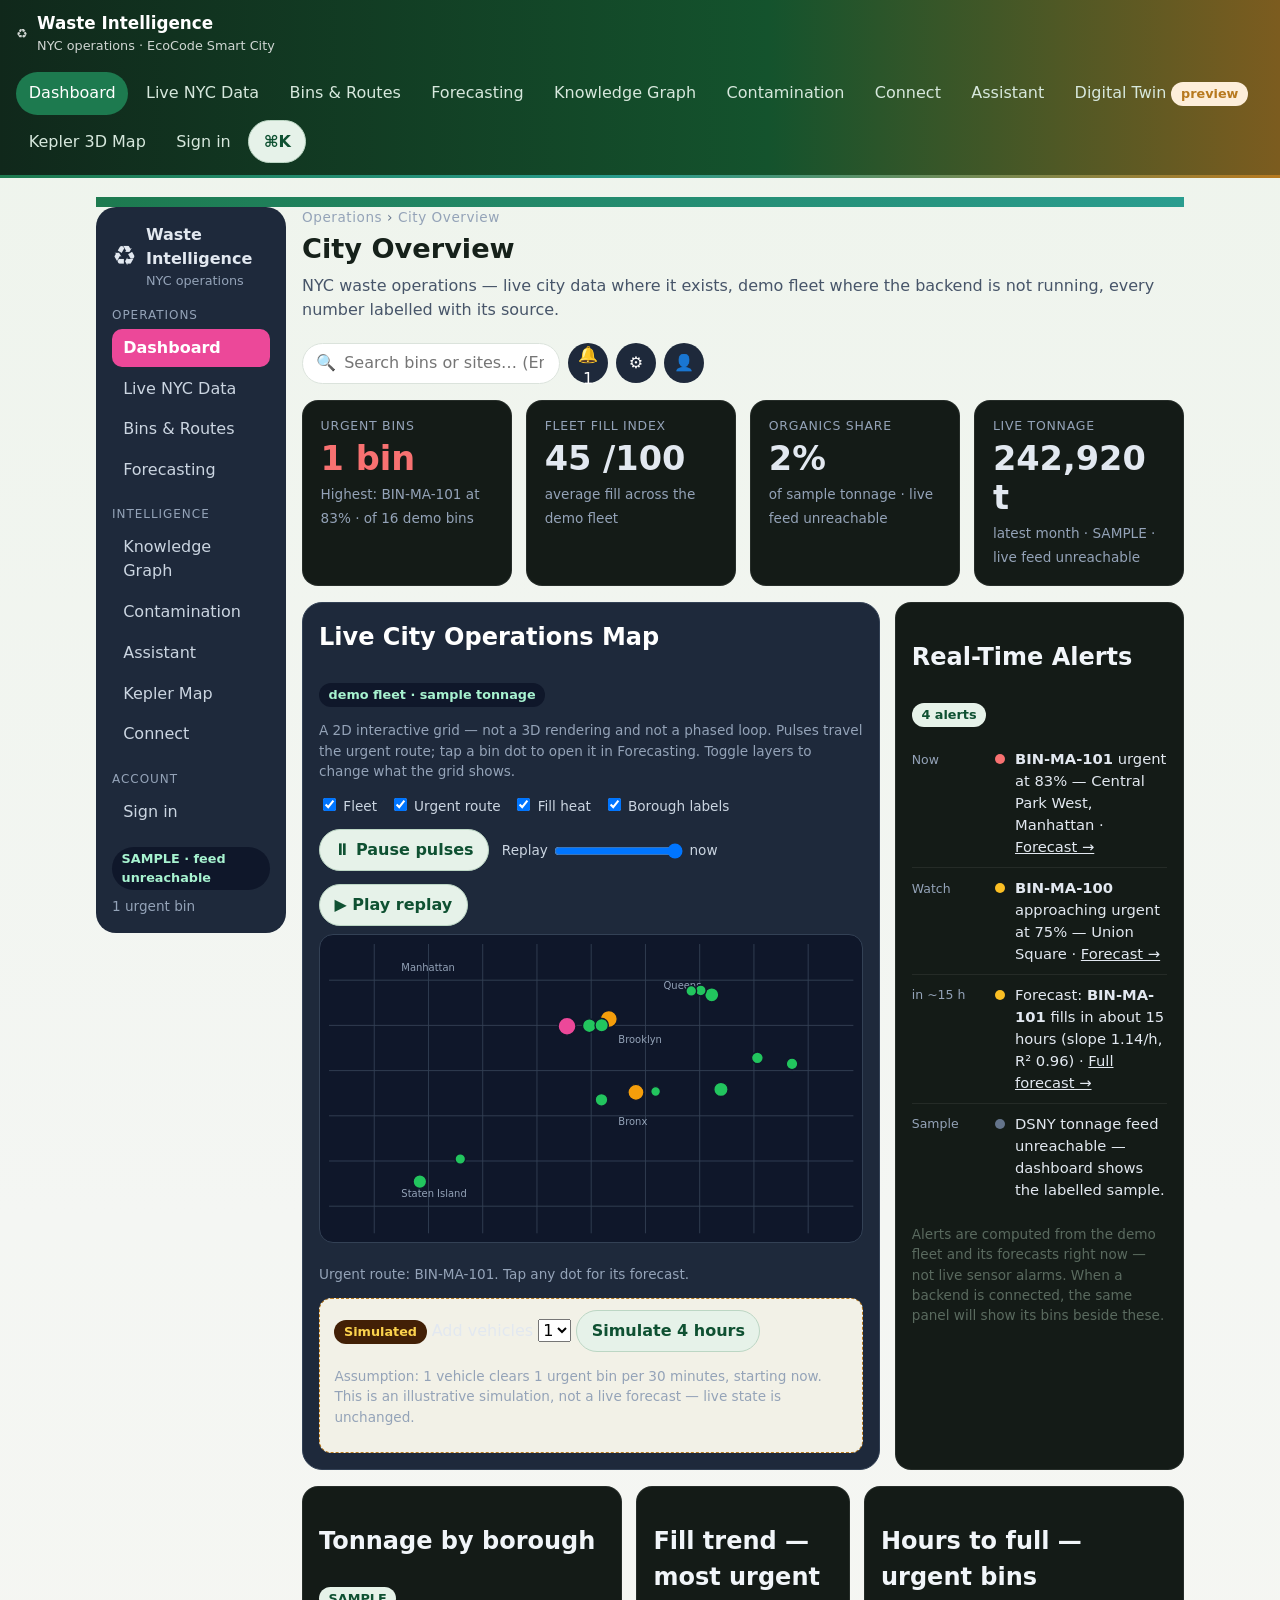
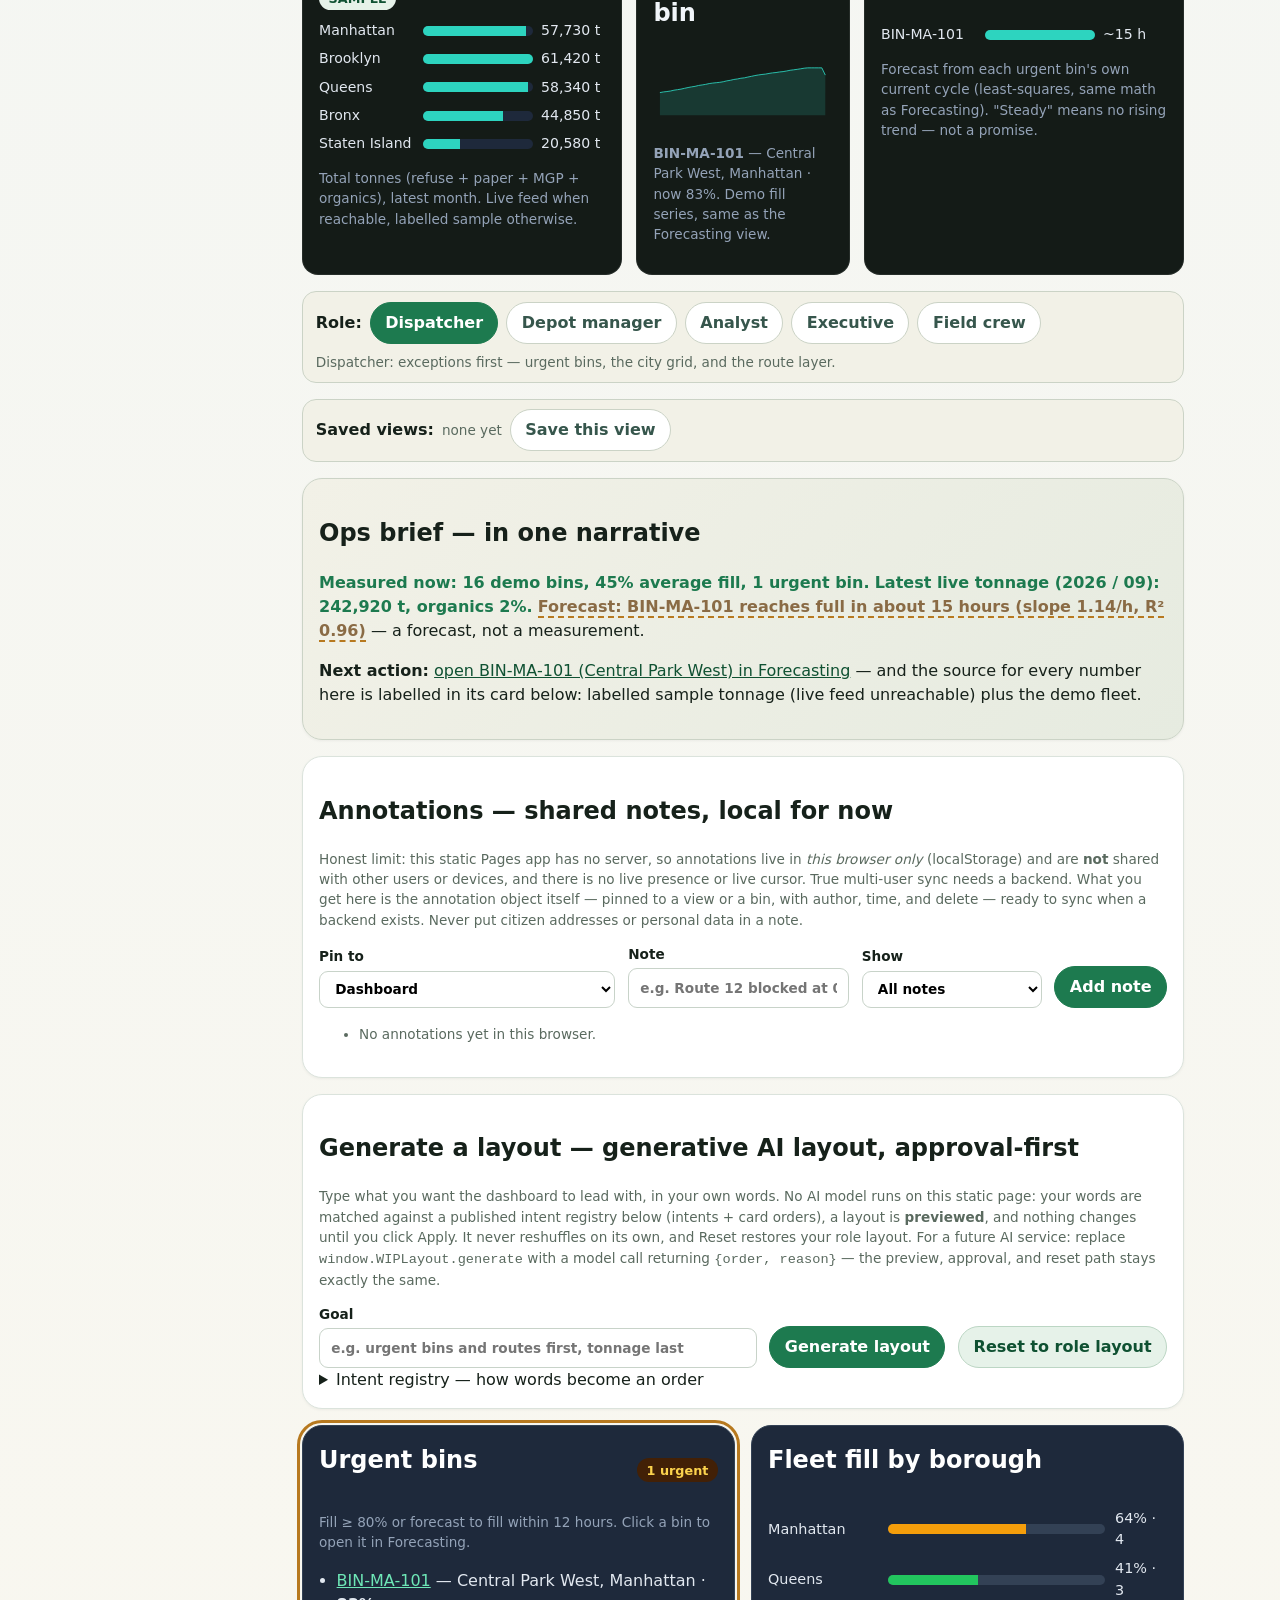
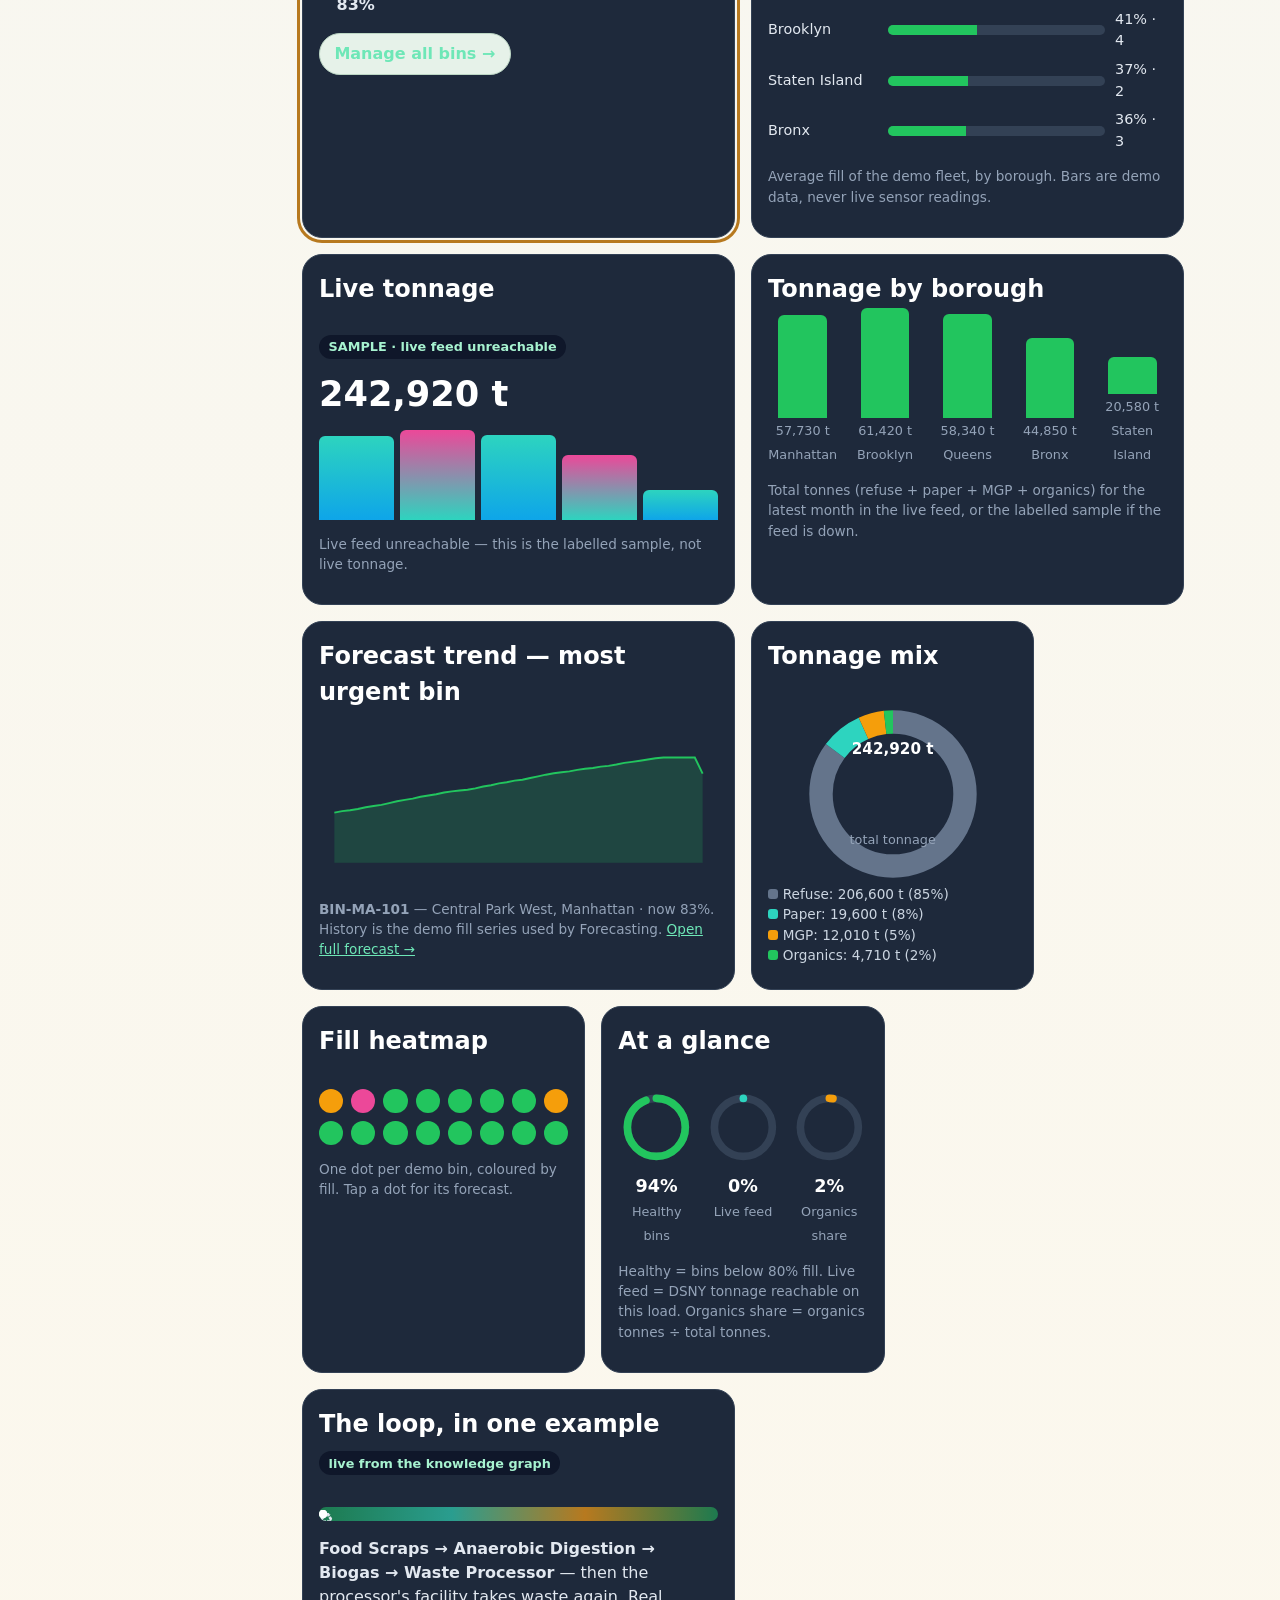
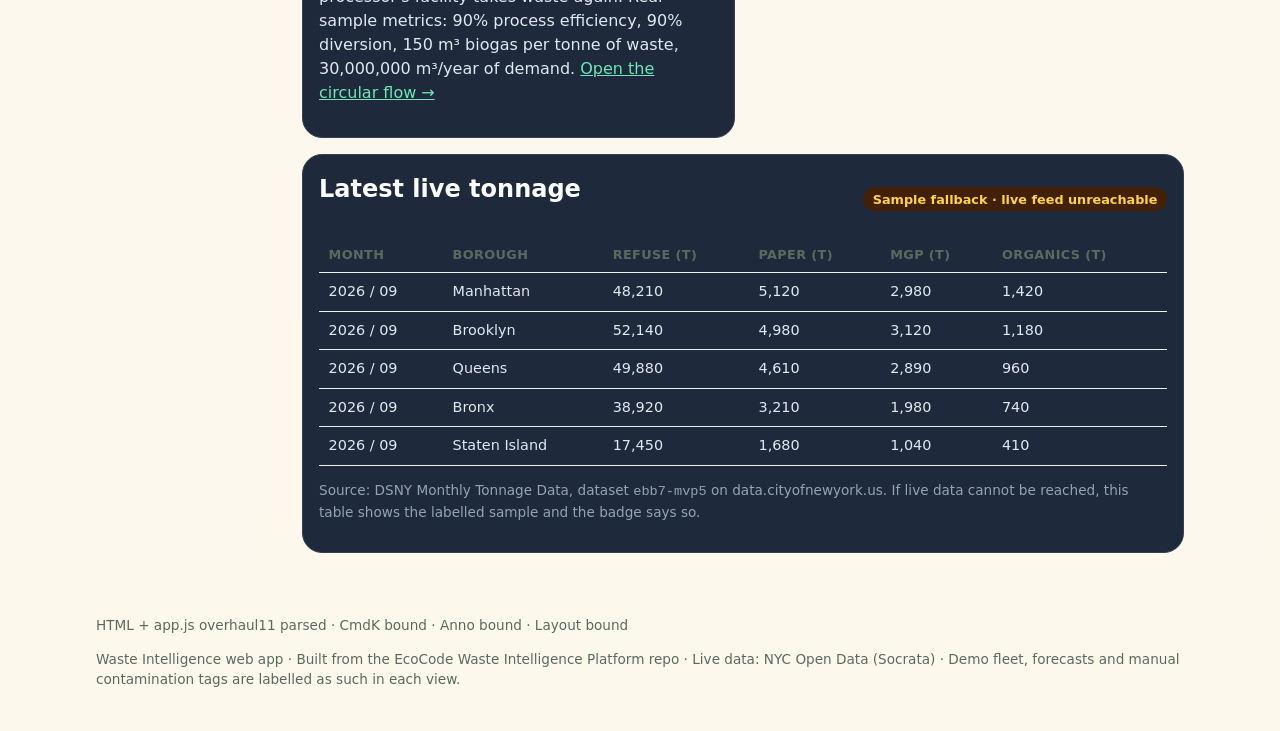
==== commit 6a771ef1: "City Overview dashboard (screenshot layout, waste data): KPI row, operations map + real-time alerts," ====
--- a/index.html
+++ b/index.html
@@ -8,7 +8,7 @@
 <link rel="manifest" href="manifest.json">
 <link rel="preconnect" href="https://data.cityofnewyork.us">
 <meta name="description" content="A fully functional, static web app for the EcoCode Waste Intelligence Platform: live NYC open data, bin fleet and routes, forecasting, knowledge graph, and contamination checks.">
-<link rel="stylesheet" href="styles.css?v=overhaul7">
+<link rel="stylesheet" href="styles.css?v=overhaul11">
 </head>
 <body>
 <a class="skip-link" href="#views">Skip to content</a>
@@ -61,7 +61,7 @@
     </aside>
     <div class="dash-main">
       <div class="dash-top">
-        <div><h1>NYC waste, in one operations view</h1><p class="dash-sub">Live city data where it exists, a working demo fleet where the backend is not running, and every number labelled with its source. No API key, no server needed.</p></div>
+        <div><p class="ov-crumb">Operations <span aria-hidden="true">›</span> City Overview</p><h1>City Overview</h1><p class="dash-sub">NYC waste operations — live city data where it exists, demo fleet where the backend is not running, every number labelled with its source.</p></div>
         <div class="dash-top-actions">
           <label class="dash-search">🔍 <input id="dashSearch" placeholder="Search bins or sites… (Enter)"></label>
           <a class="dash-icon" href="#bins" title="Urgent bins">🔔 <span id="dashBellCount">0</span></a>
@@ -69,6 +69,49 @@
           <a class="dash-icon" href="login.html" title="Sign in">👤</a>
         </div>
       </div>
+
+      <section class="ov" aria-label="City overview">
+        <div class="ov-kpis">
+          <div class="ov-kpi ov-urgent"><span class="ov-kpi-label">Urgent bins</span><b id="ovKpiUrgent">—</b><span class="ov-kpi-sub" id="ovKpiUrgentSub">bins at or above 80% fill</span></div>
+          <div class="ov-kpi"><span class="ov-kpi-label">Fleet fill index</span><b id="ovKpiFill">—</b><span class="ov-kpi-sub">average fill across the demo fleet</span></div>
+          <div class="ov-kpi"><span class="ov-kpi-label">Organics share</span><b id="ovKpiOrganics">—</b><span class="ov-kpi-sub" id="ovKpiOrganicsSub">of live tonnage</span></div>
+          <div class="ov-kpi"><span class="ov-kpi-label">Live tonnage</span><b id="ovKpiTonnage">—</b><span class="ov-kpi-sub" id="ovKpiTonnageSub">latest month in the DSNY feed</span></div>
+        </div>
+        <div class="ov-middle">
+          <div class="ov-map">
+<section class="dash-card dash-hero" aria-label="City grid">
+        <div class="dash-card-head"><h2>Live City Operations Map</h2><span class="pill" id="dashGridBadge">demo fleet · live tonnage where available</span></div>
+        <p class="muted small">A 2D interactive grid — not a 3D rendering and not a phased loop. Pulses travel the urgent route; tap a bin dot to open it in Forecasting. Toggle layers to change what the grid shows.</p>
+        <div class="dash-grid-controls">
+          <label><input type="checkbox" id="dashLayerFleet" checked> Fleet</label>
+          <label><input type="checkbox" id="dashLayerRoute" checked> Urgent route</label>
+          <label><input type="checkbox" id="dashLayerHeat" checked> Fill heat</label>
+          <label><input type="checkbox" id="dashLayerLabels" checked> Borough labels</label>
+          <button class="btn" id="dashPulseBtn">⏸ Pause pulses</button>
+          <label>Replay <input type="range" id="dashReplay" min="0" max="47" value="47" aria-label="Replay the last 48 hours of demo fill history"> <span id="dashReplayLabel">now</span></label>
+          <button class="btn" id="dashReplayPlay" type="button">▶ Play replay</button>
+        </div>
+        <svg id="dashGridSvg" viewBox="0 0 600 340" role="img" aria-label="Interactive NYC bin grid"></svg>
+        <p class="muted small" id="dashGridNote"></p>
+        <div class="whatif"><span class="pill warn">Simulated</span>
+          <label>Add vehicles <select id="whatifVehicles"><option>1</option><option>2</option><option>3</option></select></label>
+          <button class="btn" id="whatifBtn" type="button">Simulate 4 hours</button>
+          <p class="muted small" id="whatifOut">Assumption: 1 vehicle clears 1 urgent bin per 30 minutes, starting now. This is an illustrative simulation, not a live forecast — live state is unchanged.</p>
+        </div>
+      </section>
+          </div>
+          <section class="ov-alerts" aria-label="Real-time alerts">
+            <div class="dash-card-head"><h2>Real-Time Alerts</h2><span class="pill" id="ovAlertsBadge">—</span></div>
+            <ul class="ov-alert-list" id="ovAlerts"></ul>
+            <p class="muted small">Alerts are computed from the demo fleet and its forecasts right now — not live sensor alarms. When a backend is connected, the same panel will show its bins beside these.</p>
+          </section>
+        </div>
+        <div class="ov-charts">
+          <section class="ov-chart"><div class="dash-card-head"><h2>Tonnage by borough</h2><span class="pill" id="ovBoroughBadge">—</span></div><div id="ovBoroughBars"></div><p class="muted small">Total tonnes (refuse + paper + MGP + organics), latest month. Live feed when reachable, labelled sample otherwise.</p></section>
+          <section class="ov-chart"><div class="dash-card-head"><h2>Fill trend — most urgent bin</h2></div><svg id="ovTrendSvg" viewBox="0 0 520 180" role="img" aria-label="Fill trend of the most urgent bin"></svg><p class="muted small" id="ovTrendNote"></p></section>
+          <section class="ov-chart"><div class="dash-card-head"><h2>Hours to full — urgent bins</h2></div><div id="ovHoursBars"></div><p class="muted small">Forecast from each urgent bin's own current cycle (least-squares, same math as Forecasting). "Steady" means no rising trend — not a promise.</p></section>
+        </div>
+      </section>
 
       <div class="role-bar" role="group" aria-label="Role preset">
         <span><strong>Role:</strong></span>
@@ -113,27 +156,7 @@
         <p class="muted small" id="layoutRegistry"></p></details>
       </section>
 
-      <section class="dash-card dash-hero" aria-label="City grid">
-        <div class="dash-card-head"><h2>City grid — live operations</h2><span class="pill" id="dashGridBadge">demo fleet · live tonnage where available</span></div>
-        <p class="muted small">A 2D interactive grid — not a 3D rendering and not a phased loop. Pulses travel the urgent route; tap a bin dot to open it in Forecasting. Toggle layers to change what the grid shows.</p>
-        <div class="dash-grid-controls">
-          <label><input type="checkbox" id="dashLayerFleet" checked> Fleet</label>
-          <label><input type="checkbox" id="dashLayerRoute" checked> Urgent route</label>
-          <label><input type="checkbox" id="dashLayerHeat" checked> Fill heat</label>
-          <label><input type="checkbox" id="dashLayerLabels" checked> Borough labels</label>
-          <button class="btn" id="dashPulseBtn">⏸ Pause pulses</button>
-          <label>Replay <input type="range" id="dashReplay" min="0" max="47" value="47" aria-label="Replay the last 48 hours of demo fill history"> <span id="dashReplayLabel">now</span></label>
-          <button class="btn" id="dashReplayPlay" type="button">▶ Play replay</button>
-        </div>
-        <svg id="dashGridSvg" viewBox="0 0 600 340" role="img" aria-label="Interactive NYC bin grid"></svg>
-        <p class="muted small" id="dashGridNote"></p>
-        <div class="whatif"><span class="pill warn">Simulated</span>
-          <label>Add vehicles <select id="whatifVehicles"><option>1</option><option>2</option><option>3</option></select></label>
-          <button class="btn" id="whatifBtn" type="button">Simulate 4 hours</button>
-          <p class="muted small" id="whatifOut">Assumption: 1 vehicle clears 1 urgent bin per 30 minutes, starting now. This is an illustrative simulation, not a live forecast — live state is unchanged.</p>
-        </div>
-      </section>
-
+      
       <div class="dash-grid">
         <section class="dash-card dash-span6"><div class="dash-card-head"><h2>Fleet fill by borough</h2></div><div id="dashBoroughBars"></div><p class="muted small">Average fill of the demo fleet, by borough. Bars are demo data, never live sensor readings.</p></section>
         <section class="dash-card dash-span6"><div class="dash-card-head"><h2>Live tonnage</h2><span class="pill" id="dashWaveBadge">—</span></div><div class="dash-big" id="dashWaveTotal">—</div><div class="dash-wave" id="dashWaveBars"></div><p class="muted small" id="dashWaveNote"></p></section>
@@ -216,7 +239,7 @@
       </div>
       <div class="card">
         <h2>Platform registered bins</h2>
-        <p class="muted small">Fetches <code>GET /mcp/waste/bins</code> from the Platform API saved in Connect. Registered bins are DB telemetry — a separate list from the demo fleet above, which stays until registered bins exist and you choose to use them. Hub Flask <code>/bins</code> is also shown, with its stub warning.</p>
+        <p class="muted small">Fetches <code>GET /mcp/waste/bins</code> from the Platform API saved in Connect. Registered bins are DB telemetry — a separate list from the demo fleet above, which stays until registered bins exist and you choose to use them. Hub Flask <code>/bins</code> is also shown (DB-backed on the platform fix branch; a stub on older code).</p>
         <div class="controls"><button class="btn primary" id="beBinsFetch" type="button">Fetch from Platform API</button></div>
         <div id="beBinsResult"></div>
       </div>
@@ -379,6 +402,7 @@
       <label>Forecasting service base URL (:8002) <input id="beForecasting" placeholder="http://localhost:8002"></label>
       <label>Copilot service base URL (:8004) <input id="beCopilot" placeholder="http://localhost:8004"></label>
       <label>Contamination service base URL (:8005) <input id="beContamination" placeholder="http://localhost:8005"></label>
+      <label>Knowledge Graph service base URL (:8003) <input id="beKg" placeholder="http://localhost:8003"></label>
       <label>Platform API key (optional, only if REQUIRE_API_KEY) <input type="password" id="bePlatformKey" placeholder="Saved in this browser only"></label>
       <label>Copilot API key (optional, only if REQUIRE_API_KEY) <input type="password" id="beCopilotKey" placeholder="Saved in this browser only"></label>
       <div class="controls"><button class="btn primary" type="button" id="beSave">Save in this browser</button><button class="btn" type="button" id="beProbe">Probe /health endpoints</button></div>
@@ -512,12 +536,12 @@
 </main>
 
 <footer>
-    <p class="muted small" id="jsBuild">HTML overhaul10 loaded — waiting for app.js…</p><p>Waste Intelligence web app · Built from the EcoCode Waste Intelligence Platform repo · Live data: NYC Open Data (Socrata) · Demo fleet, forecasts and manual contamination tags are labelled as such in each view.</p></footer>
+    <p class="muted small" id="jsBuild">HTML overhaul11 loaded — waiting for app.js…</p><p>Waste Intelligence web app · Built from the EcoCode Waste Intelligence Platform repo · Live data: NYC Open Data (Socrata) · Demo fleet, forecasts and manual contamination tags are labelled as such in each view.</p></footer>
 <script src="auth-config.js"></script>
 <script src="auth.js"></script>
 <script>if("serviceWorker" in navigator){navigator.serviceWorker.register("sw.js").catch(function(){});}</script>
-<script src="app.js?v=overhaul10"></script>
-<script src="twin.js?v=twin2"></script>
-<script src="backend.js?v=backend2"></script>
+<script src="app.js?v=overhaul11"></script>
+<script src="twin.js?v=twin3"></script>
+<script src="backend.js?v=backend3"></script>
 </body>
 </html>
--- a/styles.css
+++ b/styles.css
@@ -0,0 +1,173 @@
+:root{--bg:#f4f6f3;--ink:#16211a;--muted:#5a6a5f;--green:#1d7a4f;--green2:#0f5132;--amber:#b7791f;--red:#b42318;--card:#fff;--line:#dbe3dc}
+*{box-sizing:border-box}body{margin:0;font-family:system-ui,-apple-system,Segoe UI,Roboto,Arial,sans-serif;background:var(--bg);color:var(--ink);line-height:1.5}
+a{color:var(--green2)}button,input,select{font:inherit}
+.top{position:sticky;top:0;z-index:5;background:#10281b;color:#fff;padding:.7rem 1rem;display:flex;gap:1rem;align-items:center;flex-wrap:wrap}
+.brand{display:flex;gap:.6rem;align-items:center}.brand strong{display:block;font-size:1.05rem}.brand span{font-size:.8rem;opacity:.8;display:block}.logo{font-size:1.8rem}
+nav{display:flex;gap:.3rem;flex-wrap:wrap;margin-left:auto}nav a{color:#d7e8dd;text-decoration:none;padding:.45rem .7rem;border-radius:999px}nav a.active,nav a:hover{background:#1d7a4f;color:#fff}
+main{max-width:1120px;margin:0 auto;padding:1.2rem 1rem 3rem}h1{font-size:1.7rem;margin:.3rem 0}.lede{color:var(--muted);max-width:78ch}
+.card{background:var(--card);border:1px solid var(--line);border-radius:14px;padding:1rem;margin:1rem 0;box-shadow:0 1px 3px rgba(0,0,0,.05)}
+.grid2{display:grid;grid-template-columns:1fr 1fr;gap:1rem}.grid2>.card{margin:0}
+.kpis{display:grid;grid-template-columns:repeat(4,1fr);gap:.8rem;margin:1rem 0}.kpis>div{background:#fff;border:1px solid var(--line);border-radius:12px;padding:.9rem}.kpis b{font-size:1.5rem;display:block}.kpis span{color:var(--muted);font-size:.85rem}
+.pill{display:inline-block;background:#e6f2e9;color:var(--green2);border-radius:999px;padding:.15rem .6rem;font-size:.8rem;font-weight:600}.pill.warn{background:#fdeeda;color:var(--amber)}.pill.bad{background:#fdecea;color:var(--red)}
+.btn{display:inline-block;background:#e6f2e9;color:var(--green2);border:1px solid #bcd6c4;border-radius:999px;padding:.5rem .9rem;cursor:pointer;text-decoration:none;font-weight:600}.btn.primary{background:var(--green);color:#fff;border-color:var(--green)}
+.controls{display:flex;gap:.8rem;flex-wrap:wrap;align-items:end}.controls label{display:flex;flex-direction:column;font-size:.85rem;font-weight:600;gap:.25rem}.controls input,.controls select,.form input,.form select{padding:.55rem .7rem;border:1px solid #c8d3c9;border-radius:9px;min-width:180px;background:#fff}
+.form{display:grid;gap:.7rem}.form label{display:flex;flex-direction:column;font-size:.9rem;font-weight:600;gap:.25rem}
+.tablewrap{overflow-x:auto}table{width:100%;border-collapse:collapse;font-size:.9rem}th,td{text-align:left;padding:.5rem .6rem;border-bottom:1px solid #eef2ee;white-space:nowrap}th{color:var(--muted);font-size:.8rem;text-transform:uppercase;letter-spacing:.03em}
+.list{padding-left:1.1rem}.list li{margin:.35rem 0}.muted{color:var(--muted)}.small{font-size:.85rem}
+.bar{height:10px;background:#e7ede8;border-radius:99px;overflow:hidden;min-width:110px}.bar i{display:block;height:100%;background:var(--green)}.bar i.mid{background:var(--amber)}.bar i.high{background:var(--red)}
+.hidden{display:none!important}
+canvas{width:100%;height:auto;background:#fbfdfb;border:1px solid var(--line);border-radius:10px}
+svg text{font-size:11px;font-family:inherit}svg .node{cursor:pointer}svg .node circle{stroke:#fff;stroke-width:2}
+.photo img{max-width:100%;max-height:280px;border-radius:10px;margin-top:.7rem}
+.radios,.checks{display:flex;gap:1rem;flex-wrap:wrap;margin:.5rem 0}.checks label,.radios label{font-weight:500;background:#f1f5f1;padding:.45rem .7rem;border-radius:999px;cursor:pointer}
+footer{max-width:1120px;margin:0 auto;padding:0 1rem 2rem;color:var(--muted);font-size:.85rem}
+@media(max-width:760px){.grid2,.kpis{grid-template-columns:1fr}nav{margin-left:0}h1{font-size:1.4rem}.controls input,.controls select{min-width:140px}main{padding:1rem .7rem}}
+/* Login header chip */
+#authSignOut{opacity:.85}
+
+/* --- Circular / organic overhaul (KG first, carried across the app) --- */
+body{background:linear-gradient(180deg,#eef4ec 0%,#f4f6f3 22%,#fdf8ec 100%)}
+.top{background:linear-gradient(90deg,#10281b,#14532d 60%,#7c5c1f)}
+.card{border-radius:20px}
+.kg-hero{position:relative;overflow:hidden;border-radius:24px;padding:1.2rem 1.2rem .4rem;background:linear-gradient(120deg,#e6f2e9,#e0f2f1 45%,#fdf3d7)}
+.kg-blob{position:absolute;right:-40px;top:-60px;width:260px;height:260px;background:radial-gradient(circle at 35% 35%,rgba(29,122,79,.35),rgba(42,157,143,.15) 55%,transparent 70%);border-radius:58% 42% 55% 45%/55% 48% 52% 45%}
+.kg-ring{position:relative;width:min(340px,88vw);height:min(340px,88vw);margin:.8rem auto}
+.kg-ring::before{content:"";position:absolute;inset:6%;border-radius:50%;background:conic-gradient(from -90deg,#1d7a4f,#2a9d8f,#b7791f,#7c5cbf,#2563eb,#64748b,#b42318,#1d7a4f);opacity:.18}
+.kg-ring-hub{position:absolute;left:50%;top:50%;transform:translate(-50%,-50%);width:118px;height:118px;border-radius:50%;background:#fff;border:1px solid var(--line);display:flex;flex-direction:column;align-items:center;justify-content:center;text-align:center;box-shadow:0 2px 10px rgba(0,0,0,.08)}
+.kg-ring-seg{position:absolute;transform:translate(-50%,-50%);min-width:64px;padding:.45rem .5rem;border-radius:999px;border:1px solid #bcd6c4;background:#fff;font-weight:700;font-size:.82rem;cursor:pointer;box-shadow:0 1px 4px rgba(0,0,0,.08)}
+.kg-ring-seg.active{background:var(--green);color:#fff;border-color:var(--green)}
+.kg-flow-wrap{display:grid;grid-template-columns:1fr 1fr;gap:1rem;align-items:start}
+#flowSvg{width:100%;height:auto}
+.flow-step{background:#f7faf7;border:1px solid var(--line);border-radius:16px;padding:.8rem;margin-bottom:.7rem}
+.flow-step p{margin:.25rem 0}
+#flowMetrics .kpis{grid-template-columns:repeat(4,1fr)}
+.flow-edge{stroke-dasharray:10 6;animation:flowdash 1.2s linear infinite}
+@keyframes flowdash{to{stroke-dashoffset:-16}}
+.flow-strip-track{position:relative;height:14px;border-radius:99px;background:linear-gradient(90deg,#1d7a4f,#2a9d8f,#b7791f,#1d7a4f);overflow:hidden;margin:.6rem 0}
+.flow-strip-track .flow-dot{position:absolute;top:3px;left:0;width:8px;height:8px;border-radius:50%;background:#fff;animation:stripmove 7s linear infinite}
+.flow-strip-track .d2{animation-delay:2.3s}.flow-strip-track .d3{animation-delay:4.6s}
+@keyframes stripmove{from{left:2%}to{left:97%}}
+#kgDetail table td{white-space:normal}
+#kgDetail table td:first-child{color:var(--muted);width:42%}
+@media(max-width:760px){.kg-flow-wrap{grid-template-columns:1fr}#flowMetrics .kpis{grid-template-columns:1fr 1fr}.kg-ring-seg{min-width:56px;font-size:.75rem;padding:.4rem .35rem}}
+@media(prefers-reduced-motion:reduce){.flow-edge,.flow-strip-track .flow-dot{animation:none}}
+
+/* --- Loops for every element + Ask / Studio --- */
+.loop-gallery{display:grid;grid-template-columns:repeat(3,1fr);gap:.8rem;margin:.8rem 0}
+.loop-group strong{display:block;margin-bottom:.3rem}
+.loop-btn{margin:.15rem .2rem .15rem 0;padding:.35rem .6rem;font-size:.82rem}
+#askInput{flex:1}
+#studioImport{width:100%;padding:.55rem .7rem;border:1px solid #c8d3c9;border-radius:9px;font:inherit}
+.kg-loops-card,.kg-ask-card{margin:1rem 0}
+@media(max-width:760px){.loop-gallery{grid-template-columns:1fr 1fr}}
+
+/* --- Embedded assistant (mirrors ATMA chat + copilot guardrails) --- */
+.chatbox{height:340px;overflow-y:auto;border:1px solid var(--line);border-radius:12px;padding:.8rem;background:#fbfdfb;margin-bottom:.8rem}
+.msg{margin:.6rem 0;padding:.7rem .9rem;border-radius:14px;background:#eef4ec;max-width:92%}
+.msg.me{margin-left:auto;background:#dcefe2;text-align:left}
+.msg .who{font-size:.75rem;font-weight:700;color:var(--muted);margin-bottom:.2rem}
+.msg code{background:#e6ede7;padding:.1rem .3rem;border-radius:4px}
+
+/* --- Dashboard overhaul: dark operations layout (sidebar + card grid) --- */
+.dash-shell{display:grid;grid-template-columns:190px 1fr;gap:1rem;align-items:start}
+.dash-side{background:#1e293b;color:#e2e8f0;border-radius:20px;padding:1rem;position:sticky;top:70px}
+.dash-side-brand{display:flex;gap:.6rem;align-items:center;margin-bottom:.8rem}.dash-side-brand>span{font-size:1.7rem}.dash-side-brand strong{display:block}.dash-side-brand span:last-child{font-size:.8rem;color:#94a3b8;display:block}
+.dash-side-group{font-size:.75rem;letter-spacing:.08em;text-transform:uppercase;color:#94a3b8;margin:1rem 0 .3rem}
+.dash-side-nav{display:grid;gap:.15rem}.dash-side-nav a{color:#cbd5e1;text-decoration:none;padding:.45rem .7rem;border-radius:10px}.dash-side-nav a.active{background:#ec4899;color:#fff;font-weight:700}.dash-side-nav a:hover{background:#334155;color:#fff}
+.dash-side-status{margin-top:1rem;display:grid;gap:.4rem}.dash-side-status .pill{background:#0f172a;color:#a7f3d0}.dash-side-status .muted{color:#94a3b8}
+.dash-main{min-width:0}.dash-top{display:flex;gap:1rem;justify-content:space-between;align-items:flex-start;flex-wrap:wrap;margin-bottom:1rem}.dash-top h1{margin:0}.dash-sub{color:#475569;margin:.3rem 0}
+.dash-top-actions{display:flex;gap:.5rem;align-items:center;flex-wrap:wrap}.dash-search{display:flex;gap:.4rem;align-items:center;background:#fff;border:1px solid var(--line);border-radius:999px;padding:.4rem .8rem}.dash-search input{border:0;outline:0;min-width:160px;background:transparent}.dash-icon{background:#1e293b;color:#fff;border-radius:50%;width:40px;height:40px;display:grid;place-items:center;text-decoration:none;font-size:1rem}
+.dash-card{background:#1e293b;color:#e2e8f0;border:1px solid #334155;border-radius:20px;padding:1rem;margin:0}.dash-card h2{color:#fff;margin-top:0}.dash-card .muted{color:#94a3b8}.dash-card a{color:#6ee7b7}.dash-card .pill{background:#0f172a;color:#a7f3d0}.dash-card .pill.warn{background:#422006;color:#fcd34d}
+.dash-card-head{display:flex;justify-content:space-between;gap:.5rem;align-items:center;flex-wrap:wrap;margin-bottom:.6rem}
+.dash-grid{display:grid;grid-template-columns:repeat(12,1fr);gap:1rem;margin:1rem 0}.dash-span6{grid-column:span 6}.dash-span4{grid-column:span 4}
+.dash-big{font-size:2.2rem;font-weight:800;color:#fff}.dash-wave{display:flex;align-items:flex-end;gap:6px;height:90px;margin:.6rem 0}.dash-wave i{flex:1;border-radius:6px 6px 0 0;background:linear-gradient(180deg,#ec4899,#2dd4bf);animation:wavegrow 1s ease both}.dash-wave i:nth-child(odd){background:linear-gradient(180deg,#2dd4bf,#0ea5e9)}
+@keyframes wavegrow{from{height:8px}to{height:var(--h,50%)}}
+.dash-row{display:grid;grid-template-columns:110px 1fr 52px;gap:.6rem;align-items:center;margin:.45rem 0;font-size:.9rem}.dash-row .bar{background:#334155}.dash-row .bar i{background:#22c55e}.dash-row .bar i.mid{background:#f59e0b}.dash-row .bar i.high{background:#ec4899}
+.dash-donut-wrap{position:relative;width:180px;height:180px;margin:0 auto}.dash-donut-wrap svg{width:100%;height:100%;transform:rotate(-90deg)}.dash-donut-centre{position:absolute;inset:0;display:grid;place-items:center;text-align:center;font-weight:800;color:#fff;font-size:.95rem}
+.dash-legend{font-size:.85rem;color:#cbd5e1}.dash-legend span{display:inline-block;width:10px;height:10px;border-radius:3px;margin-right:.3rem}
+.dash-heat{display:grid;grid-template-columns:repeat(8,1fr);gap:.5rem}.dash-heat button{aspect-ratio:1;border:0;border-radius:50%;cursor:pointer}.dash-heat button:hover{outline:2px solid #fff}
+.dash-rings{display:grid;grid-template-columns:repeat(3,1fr);gap:.6rem;text-align:center}.dash-ring svg{width:100%;height:auto;transform:rotate(-90deg)}.dash-ring b{display:block;color:#fff;font-size:1.1rem}.dash-ring span{font-size:.8rem;color:#94a3b8}
+.dash-bars-v{display:flex;align-items:flex-end;gap:.8rem;height:130px}.dash-bars-v>div{flex:1;text-align:center}.dash-bars-v i{display:block;margin:0 auto;width:70%;border-radius:6px 6px 0 0;background:#22c55e}.dash-bars-v span{font-size:.8rem;color:#94a3b8}
+.dash-grid-controls{display:flex;gap:.8rem;flex-wrap:wrap;align-items:center;margin:.5rem 0}.dash-grid-controls label{font-size:.85rem;color:#cbd5e1}
+#dashGridSvg{width:100%;height:auto;background:#0f172a;border:1px solid #334155;border-radius:14px}.dash-grid-street{stroke:#334155;stroke-width:1}.dash-grid-dot{cursor:pointer;stroke:#0f172a;stroke-width:1.5}.dash-grid-dot:hover{stroke:#fff}.dash-grid-pulse{fill:none;stroke:#22c55e;stroke-width:2;animation:gpulse 2s ease-out infinite}.dash-grid-route{fill:none;stroke:#ec4899;stroke-width:3;stroke-linecap:round;stroke-dasharray:12 8;animation:routedash 1.4s linear infinite}
+@keyframes gpulse{from{r:6;opacity:.9}to{r:16;opacity:0}}
+@keyframes routedash{to{stroke-dashoffset:-20}}
+.dash-hero.paused .dash-grid-pulse,.dash-hero.paused .dash-grid-route{animation-play-state:paused}
+@media(max-width:900px){.dash-shell{grid-template-columns:1fr}.dash-side{position:static}.dash-side-nav{grid-template-columns:repeat(2,1fr)}.dash-span6,.dash-span4{grid-column:span 12}.dash-heat{grid-template-columns:repeat(6,1fr)}}
+@media(prefers-reduced-motion:reduce){.dash-wave i,.dash-grid-pulse,.dash-grid-route{animation:none}}
+
+/* --- Round 1 overhaul: EcoCode site tokens + radiant transitions + role/brief/staged --- */
+:root{--paper:#f5f3e9;--cream:#f2f1e7;--forest:#36564c;--ochre:#b7791f;--ochre-soft:#8a6b45;--teal:#2a9d8f;--sage:#e6ebe0;--focus:#b7791f}
+.top{border-bottom:3px solid transparent;border-image:linear-gradient(90deg,#1d7a4f,#2a9d8f,#b7791f) 1}
+.radiant-band{height:10px;background:linear-gradient(90deg,#1d7a4f,#2a9d8f,#b7791f,#1d7a4f);background-size:300% 100%;animation:radiantDrift 11s ease-in-out infinite alternate}
+@keyframes radiantDrift{from{background-position:0% 0}to{background-position:100% 0}}
+.view.view-in{animation:viewIn .45s ease both}
+@keyframes viewIn{from{opacity:0;transform:translateY(8px)}to{opacity:1;transform:none}}
+.role-bar{display:flex;gap:.5rem;flex-wrap:wrap;align-items:center;background:var(--cream);border:1px solid #cbd3c6;border-radius:14px;padding:.6rem .8rem;margin-bottom:1rem}
+.role-bar button{background:#fff;border:1px solid #cbd3c6;border-radius:999px;padding:.5rem .9rem;font-weight:700;cursor:pointer;color:var(--forest)}
+.role-bar button.active{background:#1d7a4f;color:#fff;border-color:#1d7a4f}
+.dash-grid .role-focus{outline:3px solid var(--ochre);outline-offset:2px}
+.ops-brief{background:linear-gradient(135deg,var(--cream),var(--sage));border:1px solid #cbd3c6}
+.measured{color:#1d7a4f;font-weight:700}
+.forecast{color:var(--ochre-soft);font-weight:700;border-bottom:2px dashed var(--ochre)}
+.staged-item{border:1px solid #cbd3c6;border-radius:10px;padding:.7rem;margin:.5rem 0;background:#fff;list-style:none}
+:focus-visible{outline:3px solid var(--focus);outline-offset:2px}
+#nav a{padding:.6rem .8rem}
+#dashWaveBars{min-height:60px}
+#dashDonutSvg{min-height:180px}
+@media(prefers-reduced-motion:reduce){.radiant-band,.view.view-in{animation:none}}
+
+/* --- Round 2 overhaul: Cmd-K, annotations, replay/what-if --- */
+.cmdk{position:fixed;inset:0;background:rgba(22,33,26,.55);z-index:100;display:flex;align-items:flex-start;justify-content:center;padding-top:12vh}
+.cmdk.hidden{display:none}
+.cmdk-box{background:#fff;border:1px solid #cbd3c6;border-radius:16px;width:min(640px,92vw);padding:1rem;box-shadow:0 12px 40px rgba(0,0,0,.25)}
+.cmdk-box input{width:100%;padding:.7rem .9rem;border:1px solid #cbd3c6;border-radius:10px;font-size:1rem}
+#cmdkResults{list-style:none;padding:0;margin:.8rem 0 0;max-height:50vh;overflow:auto}
+#cmdkResults li{padding:.6rem .7rem;border-radius:10px;cursor:pointer}
+#cmdkResults li.sel{background:#e6ebe0;outline:2px solid #b7791f}
+.whatif{background:#f2f1e7;border:1px dashed #b7791f;border-radius:12px;padding:.7rem .9rem;margin-top:.8rem}
+#dashReplay{vertical-align:middle}
+
+/* --- Round 3 overhaul: accessibility + mobile crew density --- */
+.skip-link{position:absolute;left:-9999px;top:0;background:#fff;color:#1d7a4f;padding:.6rem 1rem;z-index:200;border-radius:0 0 12px 0}
+.skip-link:focus{left:0}
+.dash-grid-dot:focus{outline:2px solid #b7791f;outline-offset:2px}
+@media(max-width:640px){
+  nav{display:flex;flex-wrap:wrap}
+  .role-bar{flex-wrap:wrap}
+  .dash-grid-controls{flex-wrap:wrap}
+  .btn,nav a,.role-bar button{min-height:44px;display:inline-flex;align-items:center}
+  .dash-hero svg{height:auto}
+  #cmdkResults{max-height:60vh}
+}
+
+/* ---------- City Overview (screenshot layout, waste data) ---------- */
+.ov-crumb{font-size:.85rem;letter-spacing:.04em;color:#94a3b8;margin:0 0 .1rem}.ov-crumb span{color:#64748b}
+.ov-kpis{display:grid;grid-template-columns:repeat(4,1fr);gap:.9rem;margin:1rem 0}
+.ov-kpi{background:#141b17;border:1px solid rgba(255,255,255,.08);border-radius:16px;padding:1rem 1.1rem;color:#e2e8f0}
+.ov-kpi-label{display:block;font-size:.78rem;letter-spacing:.06em;text-transform:uppercase;color:#94a3b8}
+.ov-kpi b{display:block;font-size:2.1rem;line-height:1.15;margin:.3rem 0 .2rem;font-weight:800}
+.ov-kpi-sub{font-size:.85rem;color:#94a3b8}
+.ov-kpi.ov-urgent b{color:#f87171}
+.ov-middle{display:grid;grid-template-columns:2fr 1fr;gap:.9rem;margin:1rem 0}
+.ov-map .dash-hero{margin:0;height:100%}
+.ov-alerts{background:#141b17;border:1px solid rgba(255,255,255,.08);border-radius:16px;padding:1rem;color:#e2e8f0}
+.ov-alerts h2{color:#f1f5f9}
+.ov-alert-list{list-style:none;padding:0;margin:.8rem 0}
+.ov-alert-list li{display:flex;gap:.6rem;padding:.55rem 0;border-bottom:1px solid rgba(255,255,255,.07);font-size:.92rem}
+.ov-alert-list li:last-child{border-bottom:0}
+.ov-alert-time{flex:0 0 74px;font-size:.78rem;color:#94a3b8;padding-top:.15rem}
+.ov-alert-dot{flex:0 0 10px;height:10px;border-radius:50%;margin-top:.35rem}
+.ov-alert-dot.red{background:#f87171}.ov-alert-dot.amber{background:#fbbf24}.ov-alert-dot.teal{background:#2dd4bf}.ov-alert-dot.grey{background:#64748b}
+.ov-alert-list a{color:#e2e8f0}
+.ov-charts{display:grid;grid-template-columns:repeat(3,1fr);gap:.9rem;margin:1rem 0}
+.ov-chart{background:#141b17;border:1px solid rgba(255,255,255,.08);border-radius:16px;padding:1rem;color:#e2e8f0}
+.ov-chart h2{color:#f1f5f9}
+.ov-chart .muted{color:#94a3b8}
+.ov-bar-row{display:grid;grid-template-columns:96px 1fr 64px;gap:.5rem;align-items:center;font-size:.88rem;margin:.45rem 0}
+.ov-bar-row .bar{background:#1e293b}
+.ov-bar-row .bar i{background:#2dd4bf}
+.ov-bar-row .bar i.high{background:#f87171}
+#ovTrendSvg{width:100%;height:auto}
+@media (max-width:900px){.ov-kpis{grid-template-columns:repeat(2,1fr)}.ov-middle,.ov-charts{grid-template-columns:1fr}}
+@media (max-width:640px){.ov-kpi b{font-size:1.6rem}}
